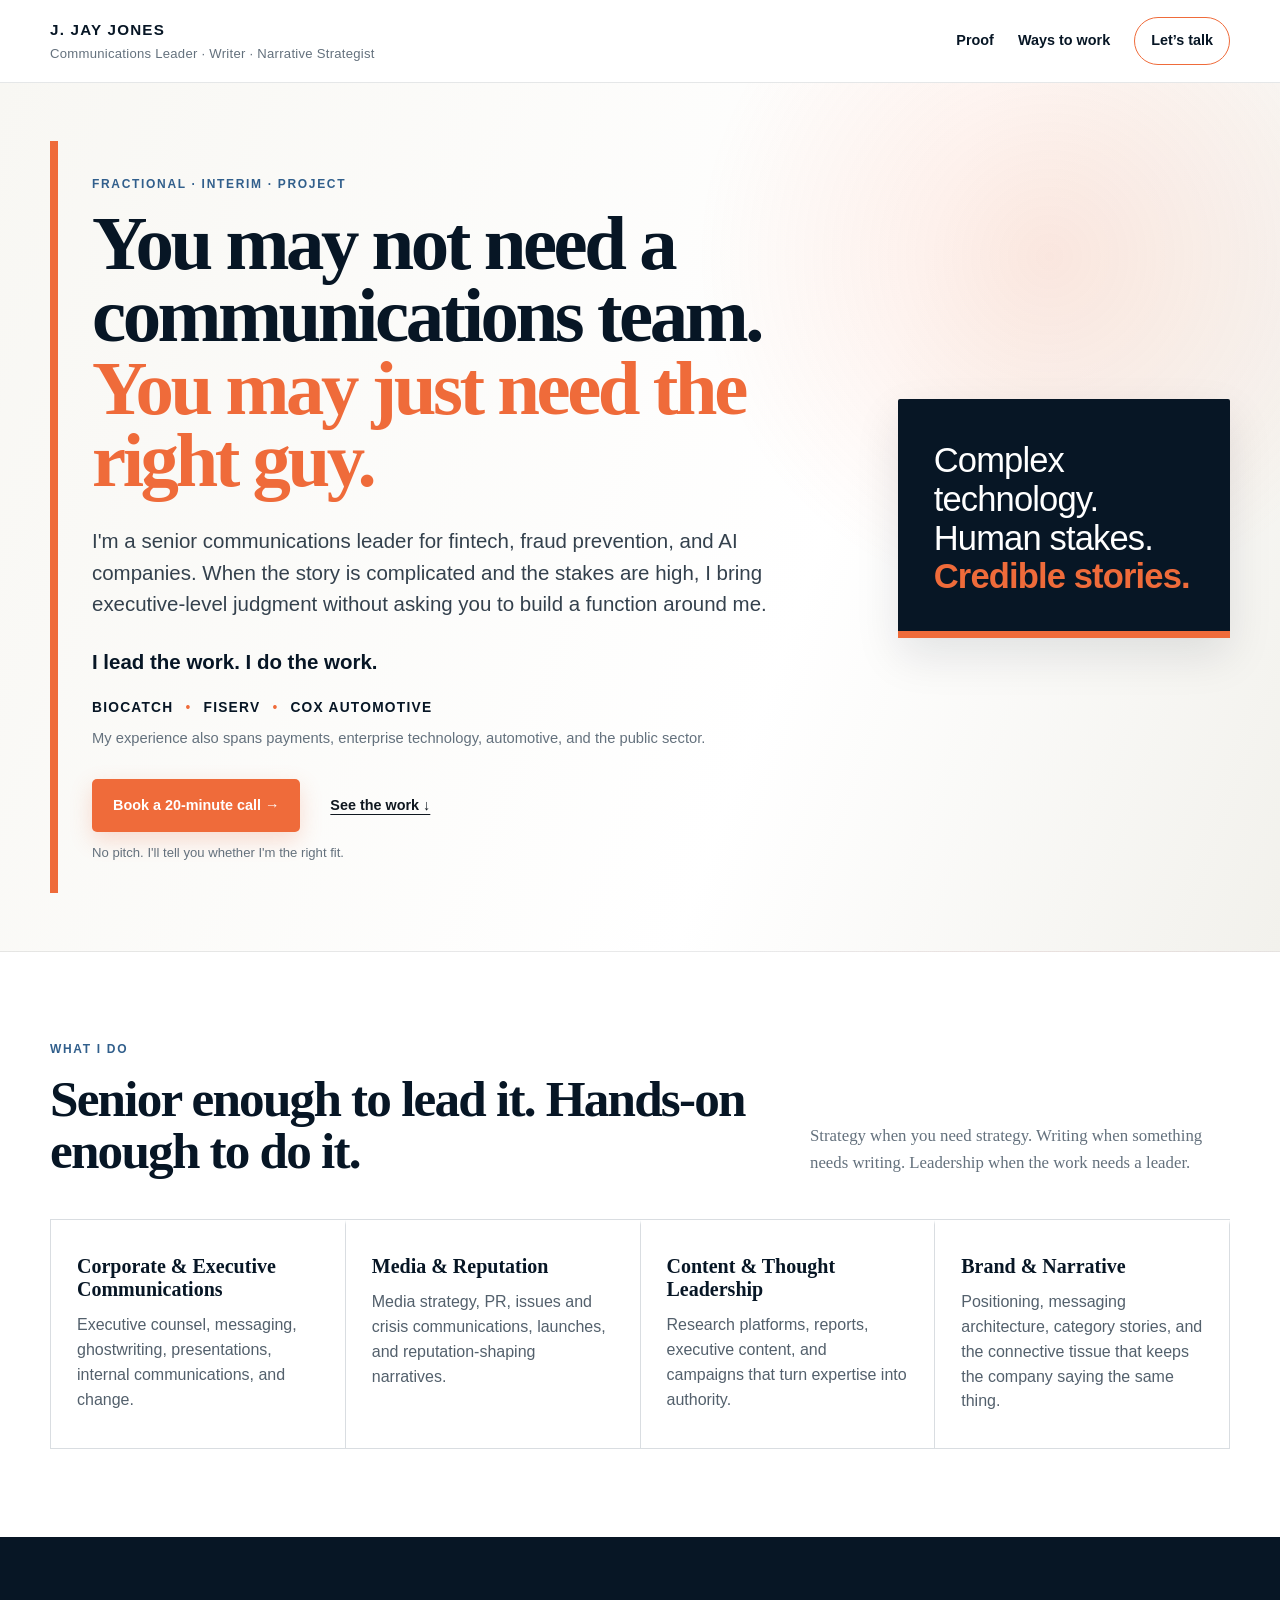
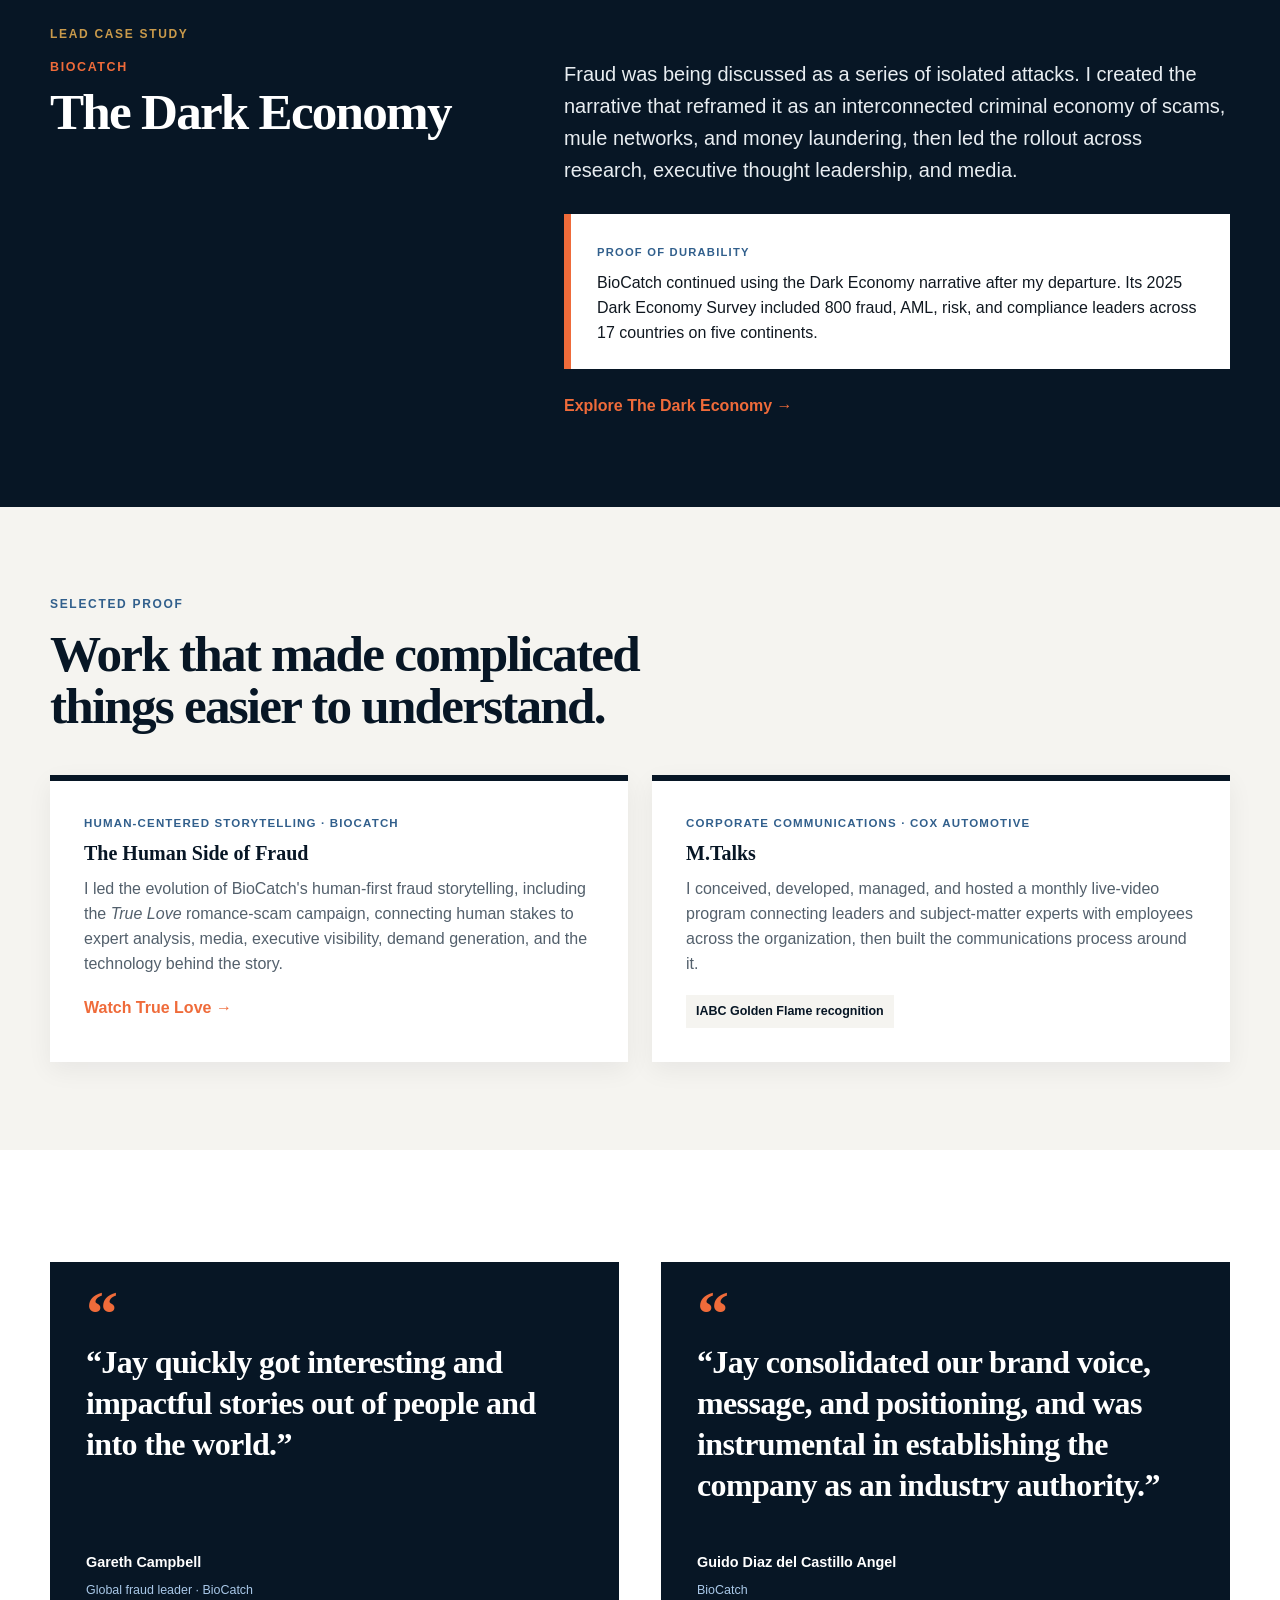
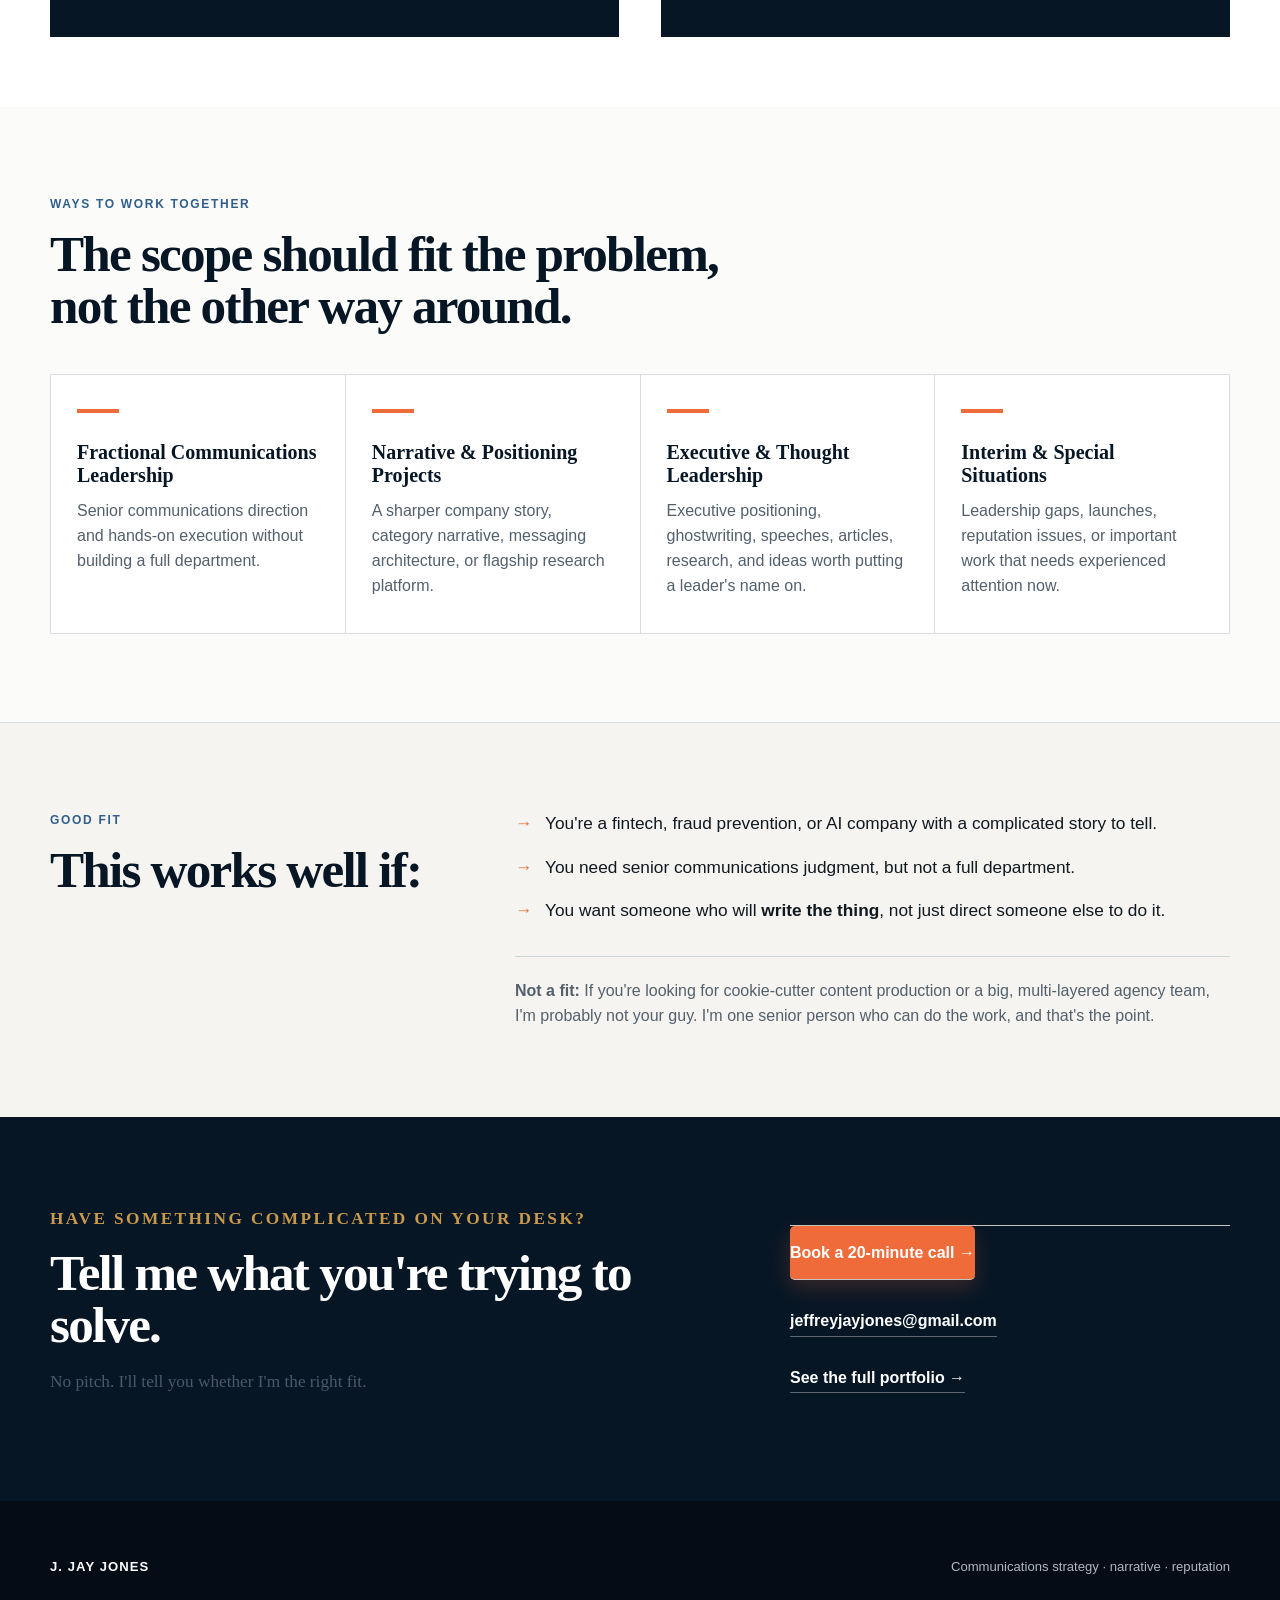
==== work-with-jay/index.html @ e54d1d23 "Update index.html" ====
<!doctype html>
<html lang="en">
<head>
  <meta charset="utf-8">
  <meta name="viewport" content="width=device-width, initial-scale=1">
  <title>Work With J. Jay Jones | Senior Communications Leadership</title>
  <meta name="description" content="Senior communications leadership for fintech, fraud prevention, and AI companies. Fractional, interim, and project-based communications strategy, executive communications, thought leadership, and narrative work.">
  <meta name="author" content="J. Jay Jones">
  <meta name="theme-color" content="#071625">
  <link rel="canonical" href="https://jjayjones.com/work-with-jay/">
  <meta property="og:type" content="website">
  <meta property="og:title" content="You may not need a communications team. You may just need the right guy.">
  <meta property="og:description" content="Senior communications judgment without asking you to build a function around me.">
  <meta property="og:url" content="https://jjayjones.com/work-with-jay/">
  <link rel="stylesheet" href="../styles.css">
  <link rel="stylesheet" href="work-with-jay.css">
</head>
<body class="wwj-page">
<a class="skip-link" href="#main">Skip to content</a>
<header class="site-header">
  <div class="shell nav-wrap">
    <a class="brand" href="/"><strong>J. JAY JONES</strong><span>Communications Leader · Writer · Narrative Strategist</span></a>
    <nav aria-label="Landing page navigation">
      <a href="#proof">Proof</a>
      <a href="#engagements">Ways to work</a>
      <a class="nav-cta" href="#contact">Let’s talk</a>
    </nav>
  </div>
</header>

<main id="main">
<section class="wwj-hero">
  <div class="shell wwj-hero-grid">
    <div>
      <p class="eyebrow">Fractional · Interim · Project</p>
      <h1>You may not need a communications team.<br><span>You may just need the right guy.</span></h1>
      <p class="wwj-deck">I'm a senior communications leader for fintech, fraud prevention, and AI companies. When the story is complicated and the stakes are high, I bring executive-level judgment without asking you to build a function around me.</p>
      <p class="wwj-lead">I lead the work. I do the work.</p>
      <p class="brand-strip"><strong>BIOCATCH</strong><i>•</i><strong>FISERV</strong><i>•</i><strong>COX AUTOMOTIVE</strong></p>
      <p class="wwj-subtle">My experience also spans payments, enterprise technology, automotive, and the public sector.</p>
      <div class="buttons">
        <a class="button primary" href="https://calendly.com/jeffreyjayjones/30min" target="_blank" rel="noopener noreferrer">Book a 20-minute call →</a>
        <a class="button proof-jump" href="#proof">See the work ↓</a>
      </div>
      <p class="microcopy">No pitch. I'll tell you whether I'm the right fit.</p>
    </div>
    <aside class="wwj-promise" aria-label="Core promise">
      <p>Complex technology.</p>
      <p>Human stakes.</p>
      <p><strong>Credible stories.</strong></p>
    </aside>
  </div>
</section>

<section class="section wwj-services" aria-labelledby="services-title">
  <div class="shell">
    <div class="section-intro">
      <div><p class="overline">What I do</p><h2 id="services-title">Senior enough to lead it. Hands-on enough to do it.</h2></div>
      <p>Strategy when you need strategy. Writing when something needs writing. Leadership when the work needs a leader.</p>
    </div>
    <div class="wwj-service-grid">
      <article><h3>Corporate & Executive Communications</h3><p>Executive counsel, messaging, ghostwriting, presentations, internal communications, and change.</p></article>
      <article><h3>Media & Reputation</h3><p>Media strategy, PR, issues and crisis communications, launches, and reputation-shaping narratives.</p></article>
      <article><h3>Content & Thought Leadership</h3><p>Research platforms, reports, executive content, and campaigns that turn expertise into authority.</p></article>
      <article><h3>Brand & Narrative</h3><p>Positioning, messaging architecture, category stories, and the connective tissue that keeps the company saying the same thing.</p></article>
    </div>
  </div>
</section>

<section class="section wwj-proof" id="proof">
  <div class="shell">
    <p class="overline gold">Lead case study</p>
    <div class="wwj-case">
      <div class="wwj-case-title">
        <p>BioCatch</p>
        <h2>The Dark Economy</h2>
      </div>
      <div class="wwj-case-copy">
        <p class="case-intro">Fraud was being discussed as a series of isolated attacks. I created the narrative that reframed it as an interconnected criminal economy of scams, mule networks, and money laundering, then led the rollout across research, executive thought leadership, and media.</p>
        <div class="wwj-result">
          <span>Proof of durability</span>
          <p>BioCatch continued using the Dark Economy narrative after my departure. Its 2025 Dark Economy Survey included 800 fraud, AML, risk, and compliance leaders across 17 countries on five continents.</p>
        </div>
        <a class="text-link" href="https://www.darkeconomy.com/" target="_blank" rel="noopener noreferrer">Explore The Dark Economy →</a>
      </div>
    </div>
  </div>
</section>

<section class="section wwj-more-proof">
  <div class="shell">
    <div class="section-intro">
      <div><p class="overline">Selected proof</p><h2>Work that made complicated things easier to understand.</h2></div>
    </div>
    <div class="wwj-proof-grid">
      <article>
        <p class="proof-label">Human-centered storytelling · BioCatch</p>
        <h3>The Human Side of Fraud</h3>
        <p>I led the evolution of BioCatch's human-first fraud storytelling, including the <em>True Love</em> romance-scam campaign, connecting human stakes to expert analysis, media, executive visibility, demand generation, and the technology behind the story.</p>
        <a href="https://www.youtube.com/watch?v=LIc_QSAJTno" target="_blank" rel="noopener noreferrer">Watch True Love →</a>
      </article>
      <article>
        <p class="proof-label">Corporate communications · Cox Automotive</p>
        <h3>M.Talks</h3>
        <p>I conceived, developed, managed, and hosted a monthly live-video program connecting leaders and subject-matter experts with employees across the organization, then built the communications process around it.</p>
        <p class="award">IABC Golden Flame recognition</p>
      </article>
    </div>
  </div>
</section>

<section class="section wwj-quotes" aria-label="Testimonials">
  <div class="shell quote-grid">
    <figure><blockquote>“Jay quickly got interesting and impactful stories out of people and into the world.”</blockquote><figcaption><strong>Gareth Campbell</strong><span>Global fraud leader · BioCatch</span></figcaption></figure>
    <figure><blockquote>“Jay consolidated our brand voice, message, and positioning, and was instrumental in establishing the company as an industry authority.”</blockquote><figcaption><strong>Guido Diaz del Castillo Angel</strong><span>BioCatch</span></figcaption></figure>
  </div>
</section>

<section class="section wwj-engagements" id="engagements">
  <div class="shell">
    <div class="section-intro">
      <div><p class="overline">Ways to work together</p><h2>The scope should fit the problem, not the other way around.</h2></div>
    </div>
    <div class="wwj-engagement-grid">
      <article><h3>Fractional Communications Leadership</h3><p>Senior communications direction and hands-on execution without building a full department.</p></article>
      <article><h3>Narrative & Positioning Projects</h3><p>A sharper company story, category narrative, messaging architecture, or flagship research platform.</p></article>
      <article><h3>Executive & Thought Leadership</h3><p>Executive positioning, ghostwriting, speeches, articles, research, and ideas worth putting a leader's name on.</p></article>
      <article><h3>Interim & Special Situations</h3><p>Leadership gaps, launches, reputation issues, or important work that needs experienced attention now.</p></article>
    </div>
  </div>
</section>

<section class="section wwj-fit">
  <div class="shell wwj-fit-grid">
    <div>
      <p class="overline">Good fit</p>
      <h2>This works well if:</h2>
    </div>
    <div>
      <ul>
        <li>You're a fintech, fraud prevention, or AI company with a complicated story to tell.</li>
        <li>You need senior communications judgment, but not a full department.</li>
        <li>You want someone who will <strong>write the thing</strong>, not just direct someone else to do it.</li>
      </ul>
      <p class="not-fit"><strong>Not a fit:</strong> If you're looking for cookie-cutter content production or a big, multi-layered agency team, I'm probably not your guy. I'm one senior person who can do the work, and that's the point.</p>
    </div>
  </div>
</section>

<section class="contact section wwj-contact" id="contact">
  <div class="shell contact-grid">
    <div>
      <p class="overline gold">Have something complicated on your desk?</p>
      <h2>Tell me what you're trying to solve.</h2>
      <p>No pitch. I'll tell you whether I'm the right fit.</p>
    </div>
    <div class="contact-links">
      <a class="wwj-book" href="https://calendly.com/jeffreyjayjones/30min" target="_blank" rel="noopener noreferrer">Book a 20-minute call →</a>
      <a href="mailto:jeffreyjayjones@gmail.com">jeffreyjayjones@gmail.com</a>
      <a href="/">See the full portfolio →</a>
    </div>
  </div>
</section>
</main>

<footer class="wwj-footer"><div class="shell"><strong>J. JAY JONES</strong><span>Communications strategy · narrative · reputation</span></div></footer>
</body>
</html>
---- styles.css ----
:root{
  --navy:#0b1829;
  --navy2:#13243a;
  --ink:#1b2738;
  --muted:#667180;
  --paper:#f5f1e8;
  --white:#ffffff;
  --gold:#c99a4b;
  --line:#d8d7d2;
  --max:1180px;
  --serif:Georgia,'Times New Roman',serif;
  --sans:Inter,ui-sans-serif,-apple-system,BlinkMacSystemFont,'Segoe UI',Helvetica,Arial,sans-serif;
}
*{box-sizing:border-box}
html{scroll-behavior:smooth;scroll-padding-top:86px}
body{margin:0;font-family:var(--sans);color:var(--ink);background:#fbfaf7;line-height:1.6;-webkit-font-smoothing:antialiased}
a{color:inherit}
a:focus-visible{outline:3px solid var(--gold);outline-offset:4px;border-radius:2px}
img{display:block;max-width:100%}
.skip-link{position:absolute;left:-9999px;top:8px;background:#fff;color:var(--navy);padding:.7rem 1rem;z-index:100}
.skip-link:focus{left:8px}
.shell{width:min(calc(100% - 40px),var(--max));margin:0 auto}
.site-header{position:sticky;top:0;z-index:40;background:rgba(11,24,41,.97);border-bottom:1px solid rgba(255,255,255,.1);backdrop-filter:blur(10px)}
.nav-wrap{display:flex;align-items:center;justify-content:space-between;gap:28px;min-height:76px}
.brand{text-decoration:none;color:#fff;display:flex;flex-direction:column;line-height:1.15}
.brand strong{font-size:.9rem;letter-spacing:.12em}
.brand span{font-size:.72rem;color:#aeb8c5;margin-top:5px;letter-spacing:.02em}
nav{display:flex;gap:20px;align-items:center}
nav a{text-decoration:none;color:#d4dbe4;font-size:.86rem}
nav a:hover{color:#fff}.nav-cta{border:1px solid rgba(255,255,255,.35);padding:9px 13px}
.hero{background:var(--navy);color:#fff;padding:78px 0 72px}
.hero-grid{display:grid;grid-template-columns:minmax(0,1.08fr) minmax(340px,.92fr);gap:56px;align-items:center}
.eyebrow,.overline,.card-kicker{margin:0 0 16px;text-transform:uppercase;letter-spacing:.14em;font-weight:800;font-size:.72rem}
.eyebrow{color:#a9b6c7}.gold{color:var(--gold)!important}
h1,h2,h3{font-family:var(--serif);font-weight:700}
h1{margin:0;font-size:clamp(2.75rem,4.15vw,4.55rem);line-height:.98;letter-spacing:-.04em;max-width:680px}
h1 span{color:#e8b85f}
.hero-deck{font-family:var(--serif);font-size:clamp(1.15rem,2vw,1.45rem);color:#d9e1eb;max-width:720px;margin:30px 0 0;line-height:1.5}
.buttons{display:flex;gap:12px;flex-wrap:wrap;margin-top:30px}.button{display:inline-flex;align-items:center;min-height:46px;padding:0 18px;text-decoration:none;font-weight:750;font-size:.9rem}.primary{background:var(--gold);color:#101720}.secondary{border:1px solid #75839a;color:#fff}.button:hover{transform:translateY(-1px)}
.sectors{font-size:.85rem;color:#9eabbd;margin:28px 0 0;letter-spacing:.01em}
.hero-portrait-wrap{position:relative;overflow:hidden;min-height:500px;border:1px solid rgba(255,255,255,.14);background:#20324a}
.hero-portrait{width:100%;height:100%;min-height:500px;object-fit:cover;object-position:center 34%}
.proof{background:#fff;border-bottom:1px solid var(--line);padding:28px 0}.proof .overline{color:#697485}.proof-grid{display:grid;grid-template-columns:repeat(4,1fr);gap:0;border-top:1px solid var(--line);margin-top:16px}.proof-grid>div{padding:22px 22px 12px 0;border-right:1px solid var(--line)}.proof-grid>div+div{padding-left:22px}.proof-grid>div:last-child{border-right:0}.proof-grid strong{font-family:var(--serif);font-size:2.55rem;line-height:1;color:var(--navy)}.proof-grid p{margin:8px 0 0;color:#5f6977;font-size:.9rem}.fineprint{font-size:.76rem;color:#78818c;margin:14px 0 0}
.section{padding:92px 0}.about{background:var(--paper)}.about-grid{display:grid;grid-template-columns:.72fr 1.28fr;gap:74px;align-items:center}.portrait-panel{height:520px;overflow:hidden;background:#ddd4c5}.portrait-panel img{width:100%;height:100%;object-fit:cover;object-position:center 28%}.about h2,.section-intro h2,.approach h2,.ai h2,.experience h2,.quotes h2,.contact h2{font-size:clamp(2rem,3vw,3.05rem);line-height:1.05;letter-spacing:-.035em;margin:0}.about p{font-family:var(--serif);font-size:1.18rem;color:#344153}.career-arc{display:grid;grid-template-columns:repeat(6,1fr);gap:1px;background:#cfd2d4;margin-top:38px;border:1px solid #cfd2d4}.career-arc span{background:#f9f7f2;padding:13px 10px;text-align:center;font-size:.78rem;font-weight:750;color:#4e5967}
.work{background:var(--navy2);color:#fff}.section-intro{display:grid;grid-template-columns:1.25fr .75fr;gap:70px;align-items:end;margin-bottom:50px}.section-intro>p{margin:0 0 6px;color:#667180;font-family:var(--serif);font-size:1.12rem}.work .section-intro>p,.light>p{color:#b9c5d4}.cards{display:grid;grid-template-columns:repeat(2,1fr);gap:20px}.card{background:#101f34;border:1px solid rgba(255,255,255,.12);padding:30px}.card h3{font-size:1.85rem;line-height:1.08;margin:0 0 18px}.card p{color:#cbd5e2}.card .ownership{color:#e2e8ef}.card a{color:#fff;text-underline-offset:5px;text-decoration-color:#6c7f99}.card a:hover{text-decoration-color:var(--gold)}.card-kicker{color:#dda955}.card-visual{height:190px;margin:-30px -30px 28px;position:relative;overflow:hidden;background:#162a44}.card-visual img{width:100%;height:100%;object-fit:cover}.mini-metrics{display:grid;grid-template-columns:1fr 1fr;gap:1px;background:rgba(255,255,255,.15);margin-top:22px}.mini-metrics span{background:#0f1f34;padding:15px;color:#bac6d4;font-size:.8rem}.mini-metrics b{display:block;color:#fff;font-size:1.35rem}.card-note{color:#8796a9!important}
.writing{background:#fbfaf7}.writing-grid{display:grid;grid-template-columns:repeat(2,1fr);border-top:1px solid var(--line);border-left:1px solid var(--line)}.writing-grid a{text-decoration:none;padding:24px;border-right:1px solid var(--line);border-bottom:1px solid var(--line);min-height:180px;display:flex;flex-direction:column}.writing-grid a:hover{background:#f3efe7}.writing-grid span{font-size:.72rem;text-transform:uppercase;letter-spacing:.1em;color:#9a6d2e;font-weight:750}.writing-grid h3{margin:12px 0 auto;font-size:1.45rem;line-height:1.2}.writing-grid b{font-size:.8rem;margin-top:20px;color:#8e642c}
.approach{background:#102037;color:#fff}.leadership-callout{display:grid;grid-template-columns:.9fr 1.1fr;gap:60px;border-top:1px solid rgba(255,255,255,.17);border-bottom:1px solid rgba(255,255,255,.17);padding:34px 0;margin-bottom:42px}.leadership-callout h3{margin:0;font-size:2rem;line-height:1.15}.leadership-callout p{margin:0;color:#c5d0dd;font-family:var(--serif);font-size:1.08rem}.capabilities{display:grid;grid-template-columns:repeat(4,1fr);border-left:1px solid rgba(255,255,255,.14);border-top:1px solid rgba(255,255,255,.14)}.capabilities>div{padding:24px;border-right:1px solid rgba(255,255,255,.14);border-bottom:1px solid rgba(255,255,255,.14)}.capabilities h3{font-size:1.2rem;margin:18px 0 10px}.capabilities p{font-size:.88rem;color:#aebbc9;margin:0}
.ai{background:#f0ebe1}.ai-grid{display:grid;grid-template-columns:1fr 1fr;gap:74px;align-items:center}.ai p{font-family:var(--serif);font-size:1.08rem;color:#435064}.principle{font-family:var(--sans)!important;font-weight:800!important;color:var(--navy)!important;border-left:4px solid var(--gold);padding-left:16px;margin-top:24px}.ai-stages{list-style:none;padding:0;margin:0;border-top:1px solid #cbc6bc}.ai-stages li{position:relative;padding:16px 0 16px 28px;border-bottom:1px solid #cbc6bc}.ai-stages li::before{content:"";position:absolute;left:1px;top:50%;width:8px;height:8px;border-radius:50%;background:var(--gold);transform:translateY(-50%)}.ai-stages b{font-size:1rem}
.experience{background:#fbfaf7}.timeline{border-top:1px solid var(--line)}.timeline>div{display:grid;grid-template-columns:170px 1fr 1.25fr;gap:30px;padding:19px 0;border-bottom:1px solid var(--line);align-items:baseline}.timeline time{font-size:.82rem;color:#7a8490}.timeline strong{font-size:1rem}.timeline span{color:#5f6a78;font-size:.88rem}.early-proof{margin-top:46px;padding:34px;background:var(--paper);border-left:4px solid var(--gold)}.early-proof h3{font-size:2rem;margin:0 0 15px}.early-proof p{max-width:900px;color:#526071}.early-proof a{text-underline-offset:5px}
.quotes{background:#0d1b2e;color:#fff}.quote-grid{display:grid;grid-template-columns:repeat(3,1fr);gap:1px;background:rgba(255,255,255,.14);margin-top:42px}.quote-grid figure{margin:0;background:#0d1b2e;padding:28px;display:flex;flex-direction:column;justify-content:space-between;min-height:310px}.quote-grid blockquote{margin:0;font-family:var(--serif);font-size:1.24rem;line-height:1.55;color:#eef2f7}.quote-grid figcaption{margin-top:25px;display:flex;flex-direction:column}.quote-grid figcaption span{font-size:.78rem;color:#94a3b8;margin-top:4px}.lighttext{color:#8c9caf}
.contact{background:var(--paper)}.contact-grid{display:grid;grid-template-columns:1.25fr .75fr;gap:80px;align-items:end}.contact-grid>div:first-child p{max-width:800px;font-family:var(--serif);font-size:1.08rem;color:#4b5869}.contact-links{display:flex;flex-direction:column;border-top:1px solid #c8c6c0}.contact-links a{text-decoration:none;padding:14px 0;border-bottom:1px solid #c8c6c0;font-weight:750}.contact-links a:hover{color:#9a6d2e}
footer{background:var(--navy);color:#8f9cad;padding:28px 0;font-size:.75rem}footer .shell{display:grid;grid-template-columns:.65fr 1.35fr;gap:40px}footer p{margin:0}
@media(max-width:960px){.hero-grid,.about-grid,.section-intro,.leadership-callout,.ai-grid,.contact-grid{grid-template-columns:1fr;gap:42px}.hero-portrait-wrap{min-height:430px}.proof-grid{grid-template-columns:repeat(2,1fr)}.proof-grid>div:nth-child(2){border-right:0}.proof-grid>div:nth-child(3){padding-left:0}.cards,.writing-grid{grid-template-columns:1fr}.capabilities{grid-template-columns:repeat(2,1fr)}.quote-grid{grid-template-columns:1fr}.quote-grid figure{min-height:0}.timeline>div{grid-template-columns:150px 1fr}.timeline span{grid-column:2}.career-arc{grid-template-columns:1fr 1fr 1fr}}
@media(max-width:700px){.shell{width:min(calc(100% - 28px),var(--max))}.site-header{position:static}.nav-wrap{min-height:64px}.brand span{display:none}nav a:not(.nav-cta){display:none}.hero{padding:58px 0 52px}.hero-grid{gap:30px}.hero-portrait-wrap,.hero-portrait{min-height:360px}.proof-grid{grid-template-columns:1fr}.proof-grid>div{border-right:0;border-bottom:1px solid var(--line);padding:17px 0!important}.proof-grid>div:last-child{border-bottom:0}.section{padding:68px 0}.portrait-panel{height:420px}.career-arc{grid-template-columns:1fr 1fr}.research-visual{grid-template-columns:repeat(5,minmax(60px,1fr));overflow:auto}.capabilities{grid-template-columns:1fr}.timeline>div{grid-template-columns:1fr;gap:4px}.timeline span{grid-column:auto}.ai-stages{margin-top:10px}footer .shell{grid-template-columns:1fr;gap:8px}}
@media(prefers-reduced-motion:reduce){html{scroll-behavior:auto}.button:hover{transform:none}}

.card-links{margin:0}.card-links a{white-space:nowrap}
---- work-with-jay/work-with-jay.css ----
/* J. Jay Jones — Work With Jay
   Rebuilt to complement jjayjones.com and the final LinkedIn ad.
   Uses existing site styles.css first; this file supplies landing-page-specific styling.
*/

:root {
  --wwj-navy: #071625;
  --wwj-navy-2: #102238;
  --wwj-ink: #101820;
  --wwj-orange: #ef6b3a;
  --wwj-orange-dark: #d95629;
  --wwj-blue: #315f8c;
  --wwj-paper: #f5f4f0;
  --wwj-white: #ffffff;
  --wwj-muted: #64717d;
  --wwj-line: #d9dde1;
  --wwj-gold: #f0b35d;
  --wwj-shadow: 0 18px 45px rgba(7, 22, 37, .10);
}

.wwj-page {
  background: var(--wwj-white);
  color: var(--wwj-ink);
}

.wwj-page .shell {
  width: min(1180px, calc(100% - 48px));
  margin-inline: auto;
}

.wwj-page .site-header {
  background: rgba(255,255,255,.96);
  border-bottom: 1px solid rgba(7,22,37,.10);
  position: sticky;
  top: 0;
  z-index: 50;
  backdrop-filter: blur(12px);
}

.wwj-page .nav-wrap {
  min-height: 82px;
  display: flex;
  align-items: center;
  justify-content: space-between;
  gap: 28px;
}

.wwj-page .brand {
  color: var(--wwj-navy);
  text-decoration: none;
  display: grid;
  gap: 2px;
}

.wwj-page .brand strong {
  font-size: .95rem;
  letter-spacing: .08em;
}

.wwj-page .brand span {
  color: var(--wwj-muted);
  font-size: .82rem;
}

.wwj-page nav {
  display: flex;
  align-items: center;
  gap: 24px;
}

.wwj-page nav a {
  color: var(--wwj-navy);
  text-decoration: none;
  font-weight: 700;
  font-size: .9rem;
}

.wwj-page .nav-cta {
  padding: 11px 16px;
  border: 1px solid var(--wwj-orange);
  border-radius: 999px;
}

.wwj-hero {
  position: relative;
  overflow: hidden;
  background:
    radial-gradient(circle at 82% 20%, rgba(239,107,58,.15), transparent 28%),
    linear-gradient(110deg, #f8f7f3 0%, #fff 62%, #f2f1ec 100%);
  border-bottom: 1px solid rgba(7,22,37,.08);
}

.wwj-hero::before {
  content: "";
  position: absolute;
  left: max(24px, calc((100vw - 1180px)/2));
  top: 58px;
  bottom: 58px;
  width: 8px;
  background: var(--wwj-orange);
}

.wwj-hero-grid {
  min-height: 650px;
  padding: 92px 0 88px 42px;
  display: grid;
  grid-template-columns: minmax(0, 1.55fr) minmax(280px, .7fr);
  gap: 70px;
  align-items: center;
}

.wwj-page .eyebrow,
.wwj-page .overline {
  margin: 0 0 14px;
  text-transform: uppercase;
  letter-spacing: .14em;
  font-weight: 800;
  font-size: .75rem;
  color: var(--wwj-blue);
}

.wwj-page .gold { color: var(--wwj-gold); }

.wwj-hero h1 {
  margin: 0;
  max-width: 900px;
  color: var(--wwj-navy);
  font-size: clamp(3rem, 6vw, 5.75rem);
  line-height: .94;
  letter-spacing: -.045em;
  font-weight: 850;
}

.wwj-hero h1 span { color: var(--wwj-orange); }

.wwj-deck {
  max-width: 780px;
  margin: 28px 0 0;
  color: #34414d;
  font-size: clamp(1.08rem, 1.6vw, 1.32rem);
  line-height: 1.55;
}

.wwj-lead {
  margin: 26px 0 0;
  font-size: 1.28rem;
  font-weight: 850;
  color: var(--wwj-navy);
}

.brand-strip {
  display: flex;
  gap: 12px;
  align-items: center;
  flex-wrap: wrap;
  margin: 18px 0 0;
  color: var(--wwj-navy);
  font-size: .86rem;
  letter-spacing: .09em;
}

.brand-strip i {
  color: var(--wwj-orange);
  font-style: normal;
}

.wwj-subtle {
  color: var(--wwj-muted);
  margin: 8px 0 0;
  font-size: .92rem;
}

.wwj-page .buttons { margin-top: 28px; }

.wwj-page .button.primary,
.wwj-book {
  display: inline-flex;
  align-items: center;
  justify-content: center;
  background: var(--wwj-orange);
  color: #fff;
  text-decoration: none;
  font-weight: 850;
  border-radius: 5px;
  padding: 15px 21px;
  box-shadow: 0 8px 22px rgba(239,107,58,.22);
  transition: transform .18s ease, background .18s ease;
}

.wwj-page .button.primary:hover,
.wwj-book:hover {
  transform: translateY(-2px);
  background: var(--wwj-orange-dark);
}

.microcopy {
  margin: 10px 0 0;
  color: var(--wwj-muted);
  font-size: .82rem;
}

.wwj-promise {
  background: var(--wwj-navy);
  color: white;
  padding: 42px 36px;
  border-radius: 2px;
  box-shadow: var(--wwj-shadow);
  position: relative;
}

.wwj-promise::after {
  content: "";
  position: absolute;
  left: 0;
  right: 0;
  bottom: 0;
  height: 7px;
  background: var(--wwj-orange);
}

.wwj-promise p {
  margin: 0;
  font-size: clamp(1.55rem, 2.7vw, 2.55rem);
  line-height: 1.12;
  letter-spacing: -.025em;
}

.wwj-promise strong { color: var(--wwj-orange); }

.wwj-page .section { padding: 88px 0; }

.wwj-page .section-intro {
  display: grid;
  grid-template-columns: minmax(0, 1.25fr) minmax(260px, .75fr);
  gap: 60px;
  align-items: end;
  margin-bottom: 42px;
}

.wwj-page h2 {
  margin: 0;
  color: var(--wwj-navy);
  font-size: clamp(2rem, 4vw, 3.5rem);
  line-height: 1.02;
  letter-spacing: -.035em;
}

.section-intro > p {
  margin: 0;
  color: var(--wwj-muted);
  font-size: 1.05rem;
  line-height: 1.6;
}

.wwj-service-grid,
.wwj-engagement-grid {
  display: grid;
  grid-template-columns: repeat(4, 1fr);
  border-top: 1px solid var(--wwj-line);
  border-left: 1px solid var(--wwj-line);
}

.wwj-service-grid article,
.wwj-engagement-grid article {
  padding: 30px 26px 34px;
  border-right: 1px solid var(--wwj-line);
  border-bottom: 1px solid var(--wwj-line);
  background: #fff;
}

.wwj-service-grid article {
  border-top: 5px solid transparent;
}

.wwj-service-grid article:hover { border-top-color: var(--wwj-orange); }

.wwj-service-grid h3,
.wwj-engagement-grid h3,
.wwj-proof-grid h3 {
  margin: 0 0 12px;
  color: var(--wwj-navy);
  font-size: 1.25rem;
  line-height: 1.15;
}

.wwj-service-grid p,
.wwj-engagement-grid p,
.wwj-proof-grid p {
  color: #53606c;
  line-height: 1.55;
  margin: 0;
}

.wwj-proof {
  background: var(--wwj-navy);
  color: white;
}

.wwj-case {
  display: grid;
  grid-template-columns: .8fr 1.2fr;
  gap: 70px;
  align-items: start;
}

.wwj-case-title p {
  margin: 0 0 8px;
  text-transform: uppercase;
  letter-spacing: .13em;
  color: var(--wwj-orange);
  font-weight: 850;
  font-size: .78rem;
}

.wwj-case-title h2 { color: white; }

.case-intro {
  margin: 0;
  font-size: 1.25rem;
  line-height: 1.6;
  color: #e8edf1;
}

.wwj-result {
  margin: 28px 0 24px;
  padding: 24px 26px;
  background: #fff;
  color: var(--wwj-ink);
  border-left: 7px solid var(--wwj-orange);
}

.wwj-result span {
  text-transform: uppercase;
  letter-spacing: .11em;
  font-size: .7rem;
  color: var(--wwj-blue);
  font-weight: 850;
}

.wwj-result p { margin: 7px 0 0; line-height: 1.55; }

.text-link,
.wwj-proof-grid a {
  color: var(--wwj-orange);
  font-weight: 850;
  text-decoration: none;
}

.wwj-more-proof { background: var(--wwj-paper); }

.wwj-proof-grid {
  display: grid;
  grid-template-columns: 1fr 1fr;
  gap: 24px;
}

.wwj-proof-grid article {
  background: white;
  padding: 34px;
  box-shadow: 0 8px 24px rgba(7,22,37,.06);
  border-top: 6px solid var(--wwj-navy);
}

.proof-label {
  text-transform: uppercase;
  letter-spacing: .1em;
  font-size: .72rem;
  font-weight: 850;
  color: var(--wwj-blue) !important;
  margin-bottom: 10px !important;
}

.wwj-proof-grid a { display: inline-block; margin-top: 18px; }

.award {
  display: inline-block;
  margin-top: 18px !important;
  padding: 7px 10px;
  background: var(--wwj-paper);
  color: var(--wwj-navy) !important;
  font-size: .78rem;
  font-weight: 850;
}

.wwj-quotes {
  background: white;
  padding-top: 70px !important;
  padding-bottom: 70px !important;
}

.quote-grid {
  display: grid;
  grid-template-columns: 1fr 1fr;
  gap: 42px;
}

.quote-grid figure { margin: 0; }

.quote-grid blockquote {
  margin: 0 0 20px;
  color: var(--wwj-navy);
  font-size: clamp(1.35rem, 2.5vw, 2.05rem);
  line-height: 1.28;
  font-weight: 750;
  letter-spacing: -.02em;
}

.quote-grid blockquote::before {
  content: "“";
  display: block;
  color: var(--wwj-orange);
  font-size: 4rem;
  line-height: .5;
  margin-bottom: 12px;
}

.quote-grid figcaption {
  display: grid;
  gap: 3px;
  color: var(--wwj-muted);
  font-size: .9rem;
}

.quote-grid figcaption strong { color: var(--wwj-navy); }

.wwj-engagements { background: #fbfbfa; }

.wwj-engagement-grid article span {
  display: block;
  color: var(--wwj-orange);
  font-weight: 900;
  margin-bottom: 32px;
}

.wwj-fit {
  background: var(--wwj-paper);
  border-top: 1px solid var(--wwj-line);
}

.wwj-fit-grid {
  display: grid;
  grid-template-columns: .7fr 1.3fr;
  gap: 80px;
}

.wwj-fit ul {
  margin: 0;
  padding: 0;
  list-style: none;
}

.wwj-fit li {
  position: relative;
  padding: 0 0 18px 30px;
  font-size: 1.08rem;
  line-height: 1.5;
}

.wwj-fit li::before {
  content: "→";
  position: absolute;
  left: 0;
  color: var(--wwj-orange);
  font-weight: 900;
}

.not-fit {
  margin: 14px 0 0;
  padding-top: 22px;
  border-top: 1px solid #cfd4d8;
  color: #53606c;
  line-height: 1.55;
}

.wwj-contact {
  background: var(--wwj-navy);
  color: white;
}

.wwj-contact .contact-grid {
  display: grid;
  grid-template-columns: 1.2fr .8fr;
  gap: 80px;
  align-items: center;
}

.wwj-contact h2 { color: white; }
.wwj-contact p:not(.overline) { color: #cbd5dd; }

.contact-links {
  display: grid;
  justify-items: start;
  gap: 14px;
}

.contact-links > a:not(.wwj-book) {
  color: white;
  text-decoration: none;
  border-bottom: 1px solid rgba(255,255,255,.35);
  padding-bottom: 2px;
}

.wwj-footer {
  background: #040d16;
  color: #aeb8c1;
}

.wwj-footer .shell {
  min-height: 74px;
  display: flex;
  justify-content: space-between;
  align-items: center;
  gap: 20px;
  font-size: .82rem;
}

.wwj-footer strong {
  color: white;
  letter-spacing: .08em;
}

@media (max-width: 900px) {
  .wwj-page .nav-wrap nav a:not(.nav-cta) { display: none; }
  .wwj-hero-grid {
    grid-template-columns: 1fr;
    min-height: auto;
    padding-top: 72px;
    padding-bottom: 72px;
    gap: 42px;
  }
  .wwj-promise { max-width: 520px; }
  .wwj-page .section-intro,
  .wwj-case,
  .wwj-fit-grid,
  .wwj-contact .contact-grid {
    grid-template-columns: 1fr;
    gap: 32px;
  }
  .wwj-service-grid,
  .wwj-engagement-grid { grid-template-columns: 1fr 1fr; }
}

@media (max-width: 620px) {
  .wwj-page .shell { width: min(100% - 30px, 1180px); }
  .wwj-page .brand span { display: none; }
  .wwj-page .nav-wrap { min-height: 68px; }
  .wwj-page .nav-cta { padding: 9px 12px; font-size: .82rem; }
  .wwj-hero::before { left: 15px; top: 34px; bottom: 34px; width: 5px; }
  .wwj-hero-grid { padding-left: 24px; padding-top: 56px; padding-bottom: 56px; }
  .wwj-hero h1 { font-size: clamp(2.65rem, 13vw, 4.2rem); }
  .wwj-page .section { padding: 64px 0; }
  .wwj-service-grid,
  .wwj-engagement-grid,
  .wwj-proof-grid,
  .quote-grid { grid-template-columns: 1fr; }
  .wwj-service-grid,
  .wwj-engagement-grid { border-left: 0; }
  .wwj-service-grid article,
  .wwj-engagement-grid article { border-left: 1px solid var(--wwj-line); }
  .wwj-footer .shell { align-items: flex-start; flex-direction: column; justify-content: center; padding-block: 18px; }
}


/* Revision 2026-09-20: testimonial contrast + engagement-card cleanup */
.wwj-quotes .quote-grid figure {
  background: var(--wwj-navy);
  padding: 36px;
  min-height: 300px;
  display: flex;
  flex-direction: column;
  justify-content: space-between;
}

.wwj-quotes .quote-grid blockquote {
  color: #ffffff !important;
}

.wwj-quotes .quote-grid figcaption strong {
  color: #ffffff !important;
}

.wwj-quotes .quote-grid figcaption span {
  color: #a9c8e8 !important;
}

.wwj-engagement-grid article {
  position: relative;
  padding-top: 34px;
}

.wwj-engagement-grid article::before {
  content: "";
  display: block;
  width: 42px;
  height: 4px;
  background: var(--wwj-orange);
  margin-bottom: 28px;
}

.wwj-engagement-grid article > span {
  display: none !important;
}


/* Final testimonial contrast override */
.wwj-page .wwj-quotes .quote-grid figure blockquote,
.wwj-page .wwj-quotes .quote-grid figure blockquote p,
.wwj-page .wwj-quotes .quote-grid figure figcaption strong {
  color: #ffffff !important;
  opacity: 1 !important;
}

.wwj-page .wwj-quotes .quote-grid figure figcaption,
.wwj-page .wwj-quotes .quote-grid figure figcaption span {
  color: #a9c8e8 !important;
  opacity: 1 !important;
}

/* Secondary hero path for ad visitors */
.wwj-page .wwj-hero .proof-jump {
  background: transparent;
  border-color: transparent;
  box-shadow: none;
  text-decoration: underline;
  text-underline-offset: 4px;
}
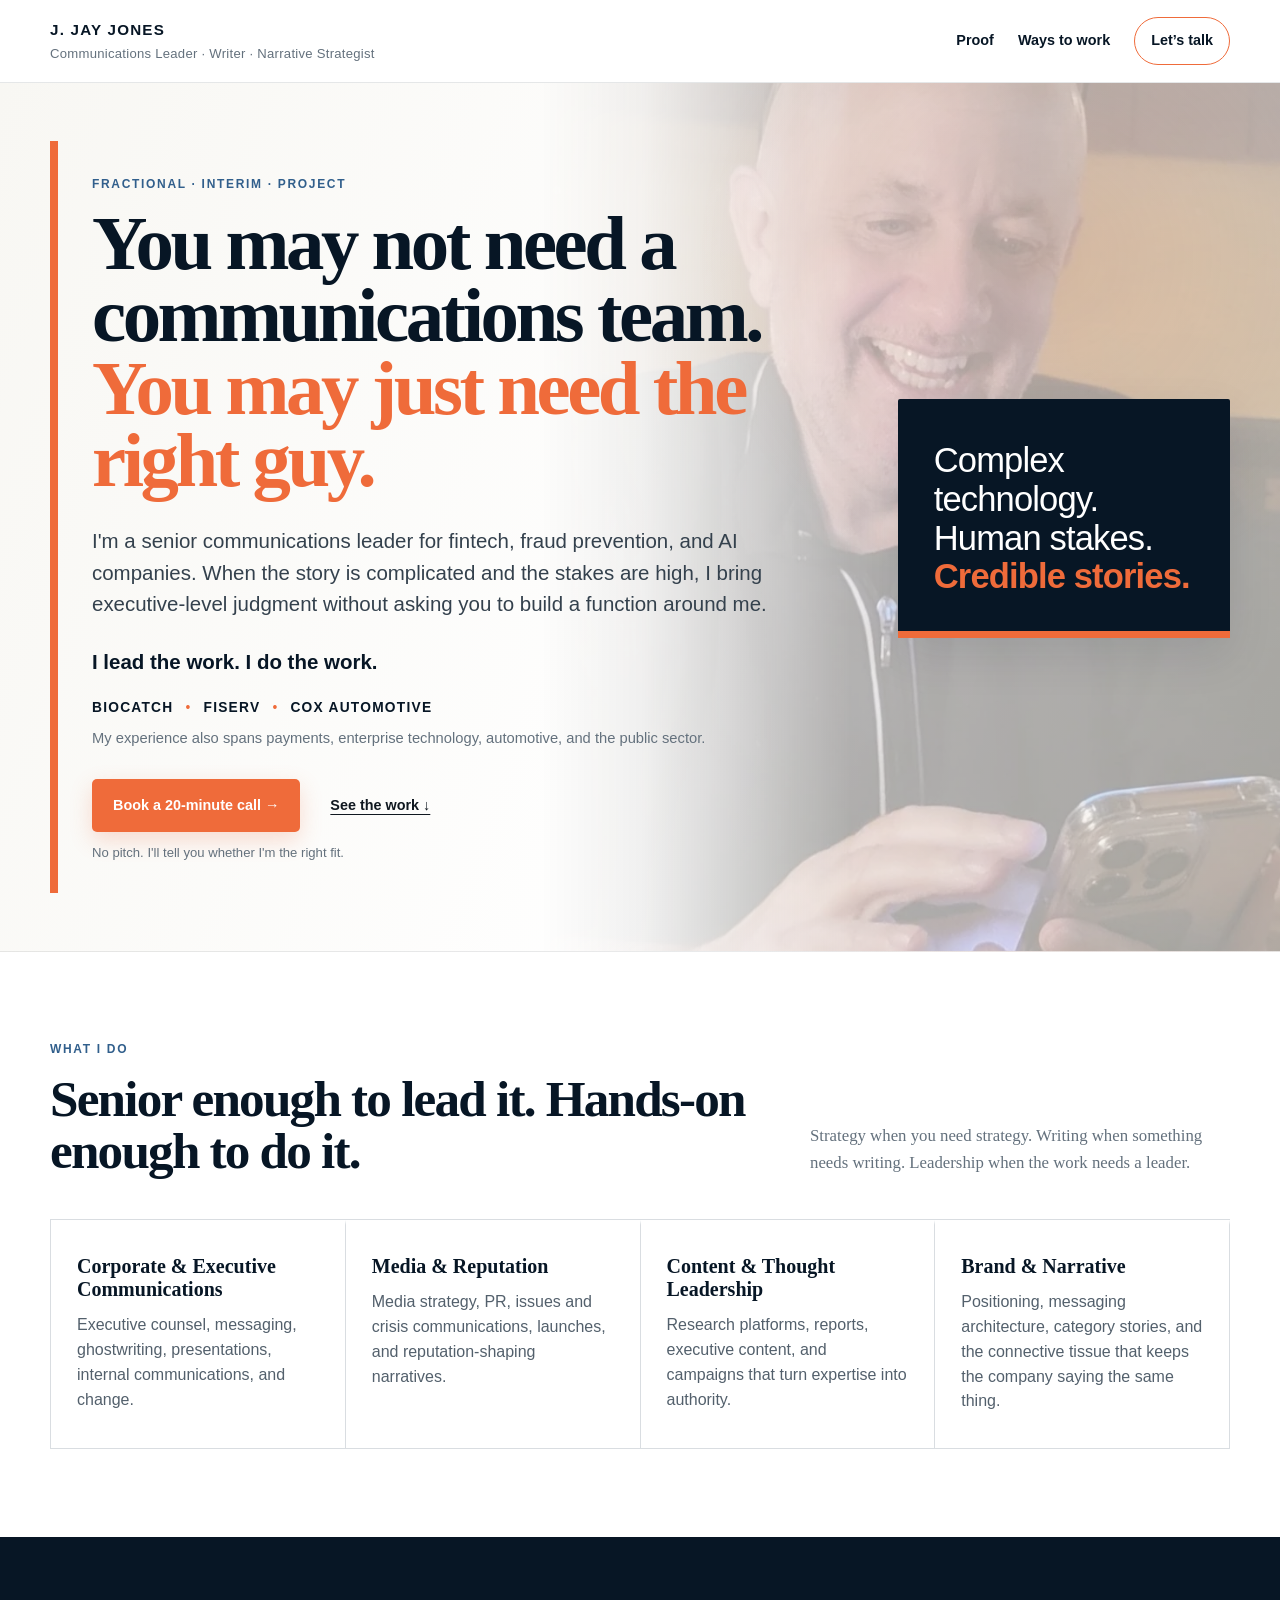
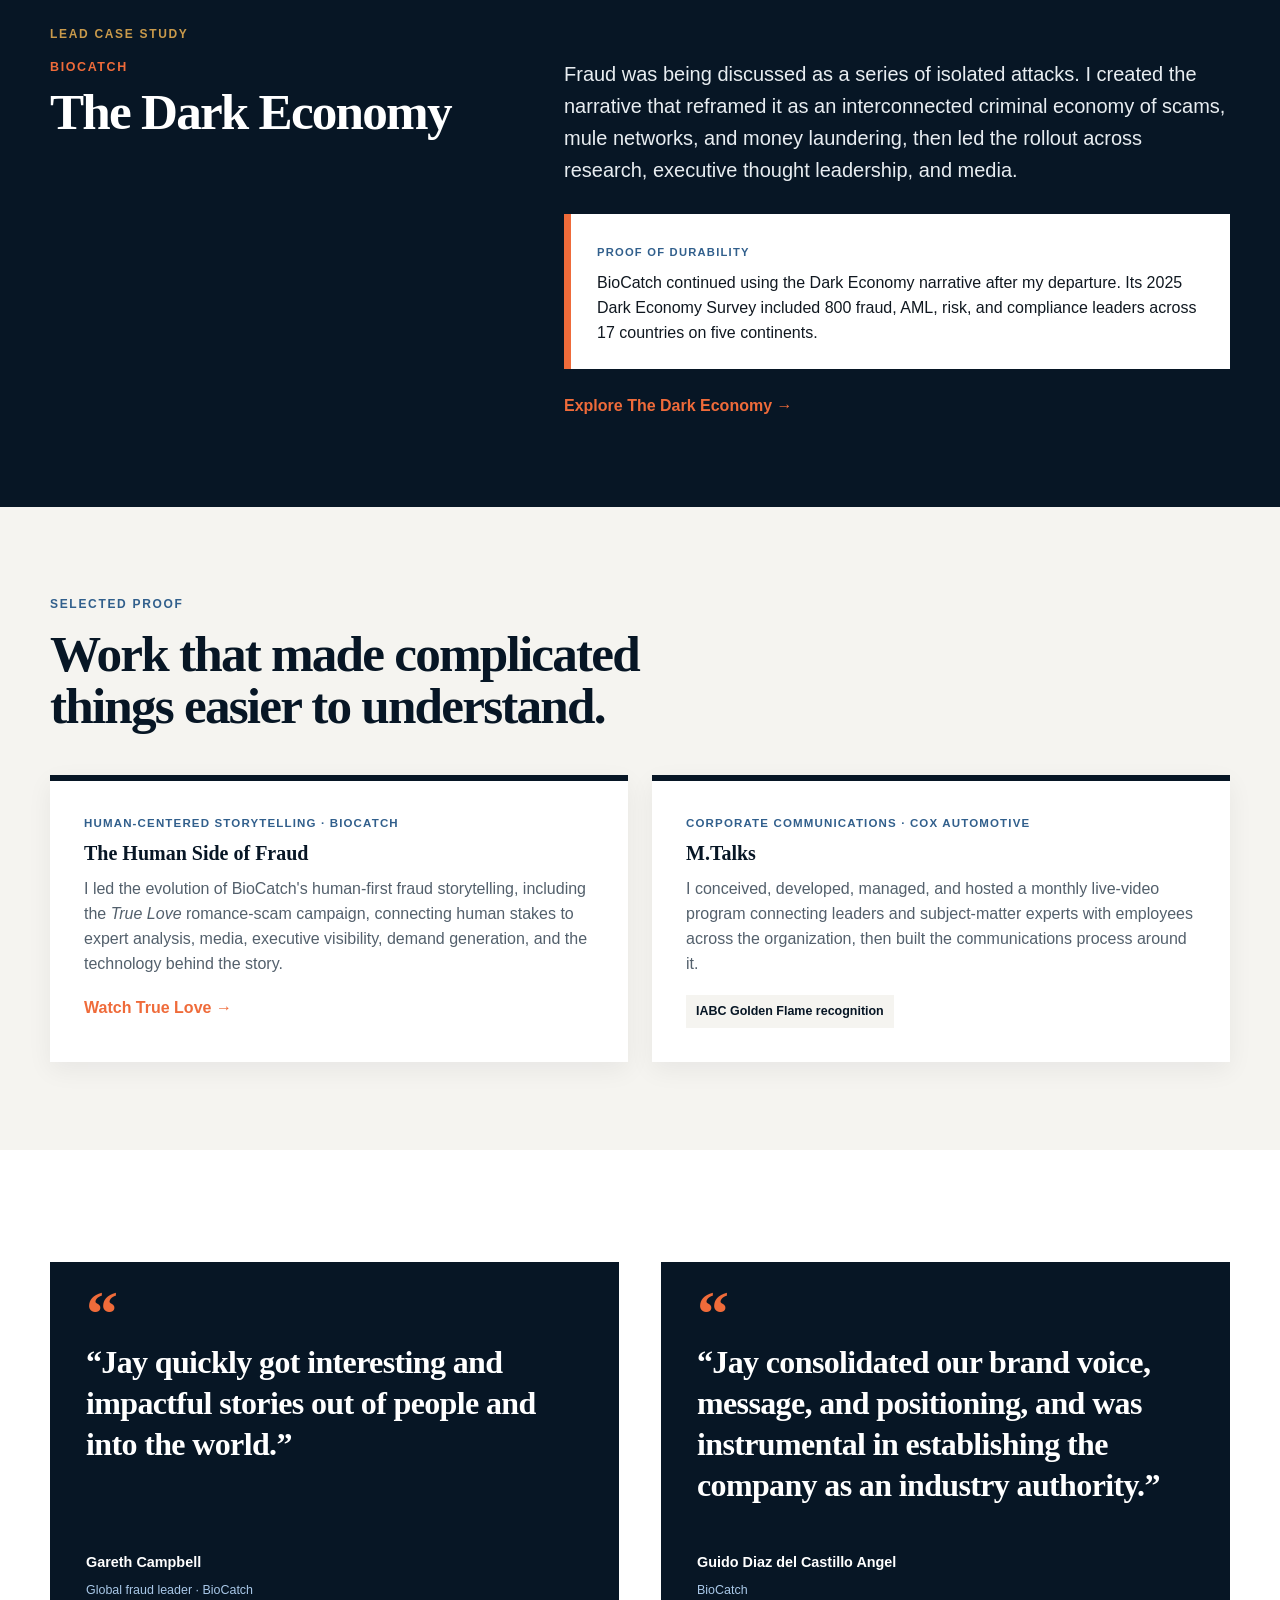
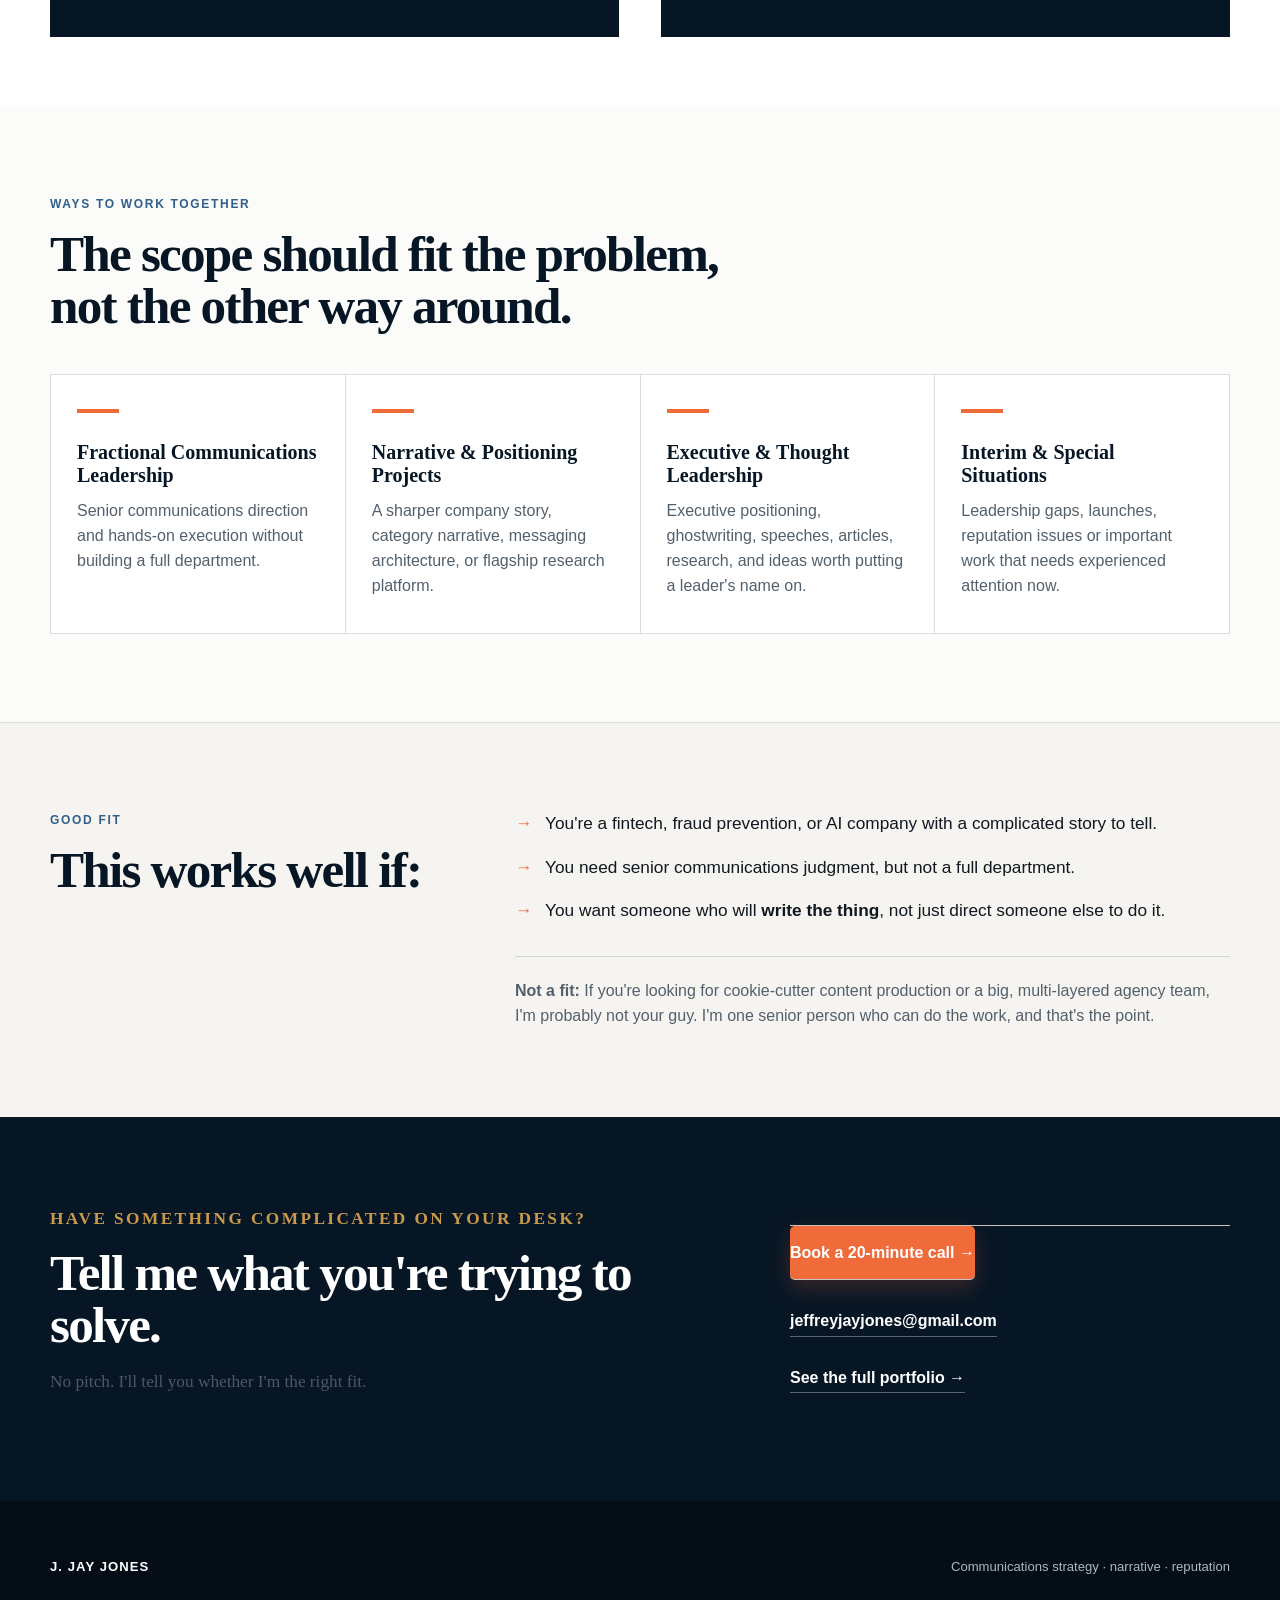
==== commit 181cc0e0: "lp hero update" ====
--- a/work-with-jay/index.html
+++ b/work-with-jay/index.html
@@ -30,6 +30,7 @@
 
 <main id="main">
 <section class="wwj-hero">
+      <div class="wwj-hero-photo" aria-hidden="true"></div>
   <div class="shell wwj-hero-grid">
     <div>
       <p class="eyebrow">Fractional · Interim · Project</p>
@@ -125,7 +126,7 @@
       <article><h3>Fractional Communications Leadership</h3><p>Senior communications direction and hands-on execution without building a full department.</p></article>
       <article><h3>Narrative & Positioning Projects</h3><p>A sharper company story, category narrative, messaging architecture, or flagship research platform.</p></article>
       <article><h3>Executive & Thought Leadership</h3><p>Executive positioning, ghostwriting, speeches, articles, research, and ideas worth putting a leader's name on.</p></article>
-      <article><h3>Interim & Special Situations</h3><p>Leadership gaps, launches, reputation issues, or important work that needs experienced attention now.</p></article>
+      <article><h3>Interim & Special Situations</h3><p>Leadership gaps, launches, reputation issues or important work that needs experienced attention now.</p></article>
     </div>
   </div>
 </section>
--- a/work-with-jay/work-with-jay.css
+++ b/work-with-jay/work-with-jay.css
@@ -625,3 +625,54 @@
   text-decoration: underline;
   text-underline-offset: 4px;
 }
+
+
+/* Hero portrait: real Jay photo, faded into the existing hero */
+.wwj-page .hero,
+.wwj-page .wwj-hero,
+.wwj-page [class*="hero"] {
+  position: relative;
+}
+
+.wwj-page .wwj-hero-photo {
+  position: absolute;
+  z-index: 0;
+  top: 0;
+  right: 0;
+  width: 58%;
+  height: 100%;
+  pointer-events: none;
+  background-image: url("jay-hero.webp");
+  background-repeat: no-repeat;
+  background-position: 58% 34%;
+  background-size: cover;
+  opacity: 0.34;
+  -webkit-mask-image: linear-gradient(to right, transparent 0%, rgba(0,0,0,.18) 14%, #000 42%, #000 100%);
+  mask-image: linear-gradient(to right, transparent 0%, rgba(0,0,0,.18) 14%, #000 42%, #000 100%);
+}
+
+.wwj-page .hero > *:not(.wwj-hero-photo),
+.wwj-page .wwj-hero > *:not(.wwj-hero-photo) {
+  position: relative;
+  z-index: 1;
+}
+
+@media (max-width: 900px) {
+  .wwj-page .wwj-hero-photo {
+    width: 72%;
+    opacity: 0.22;
+    background-position: 55% 28%;
+    -webkit-mask-image: linear-gradient(to right, transparent 0%, rgba(0,0,0,.12) 22%, #000 58%, #000 100%);
+    mask-image: linear-gradient(to right, transparent 0%, rgba(0,0,0,.12) 22%, #000 58%, #000 100%);
+  }
+}
+
+@media (max-width: 640px) {
+  .wwj-page .wwj-hero-photo {
+    width: 100%;
+    opacity: 0.13;
+    background-position: 58% 24%;
+    -webkit-mask-image: linear-gradient(to right, transparent 0%, rgba(0,0,0,.12) 36%, #000 82%, #000 100%);
+    mask-image: linear-gradient(to right, transparent 0%, rgba(0,0,0,.12) 36%, #000 82%, #000 100%);
+  }
+}
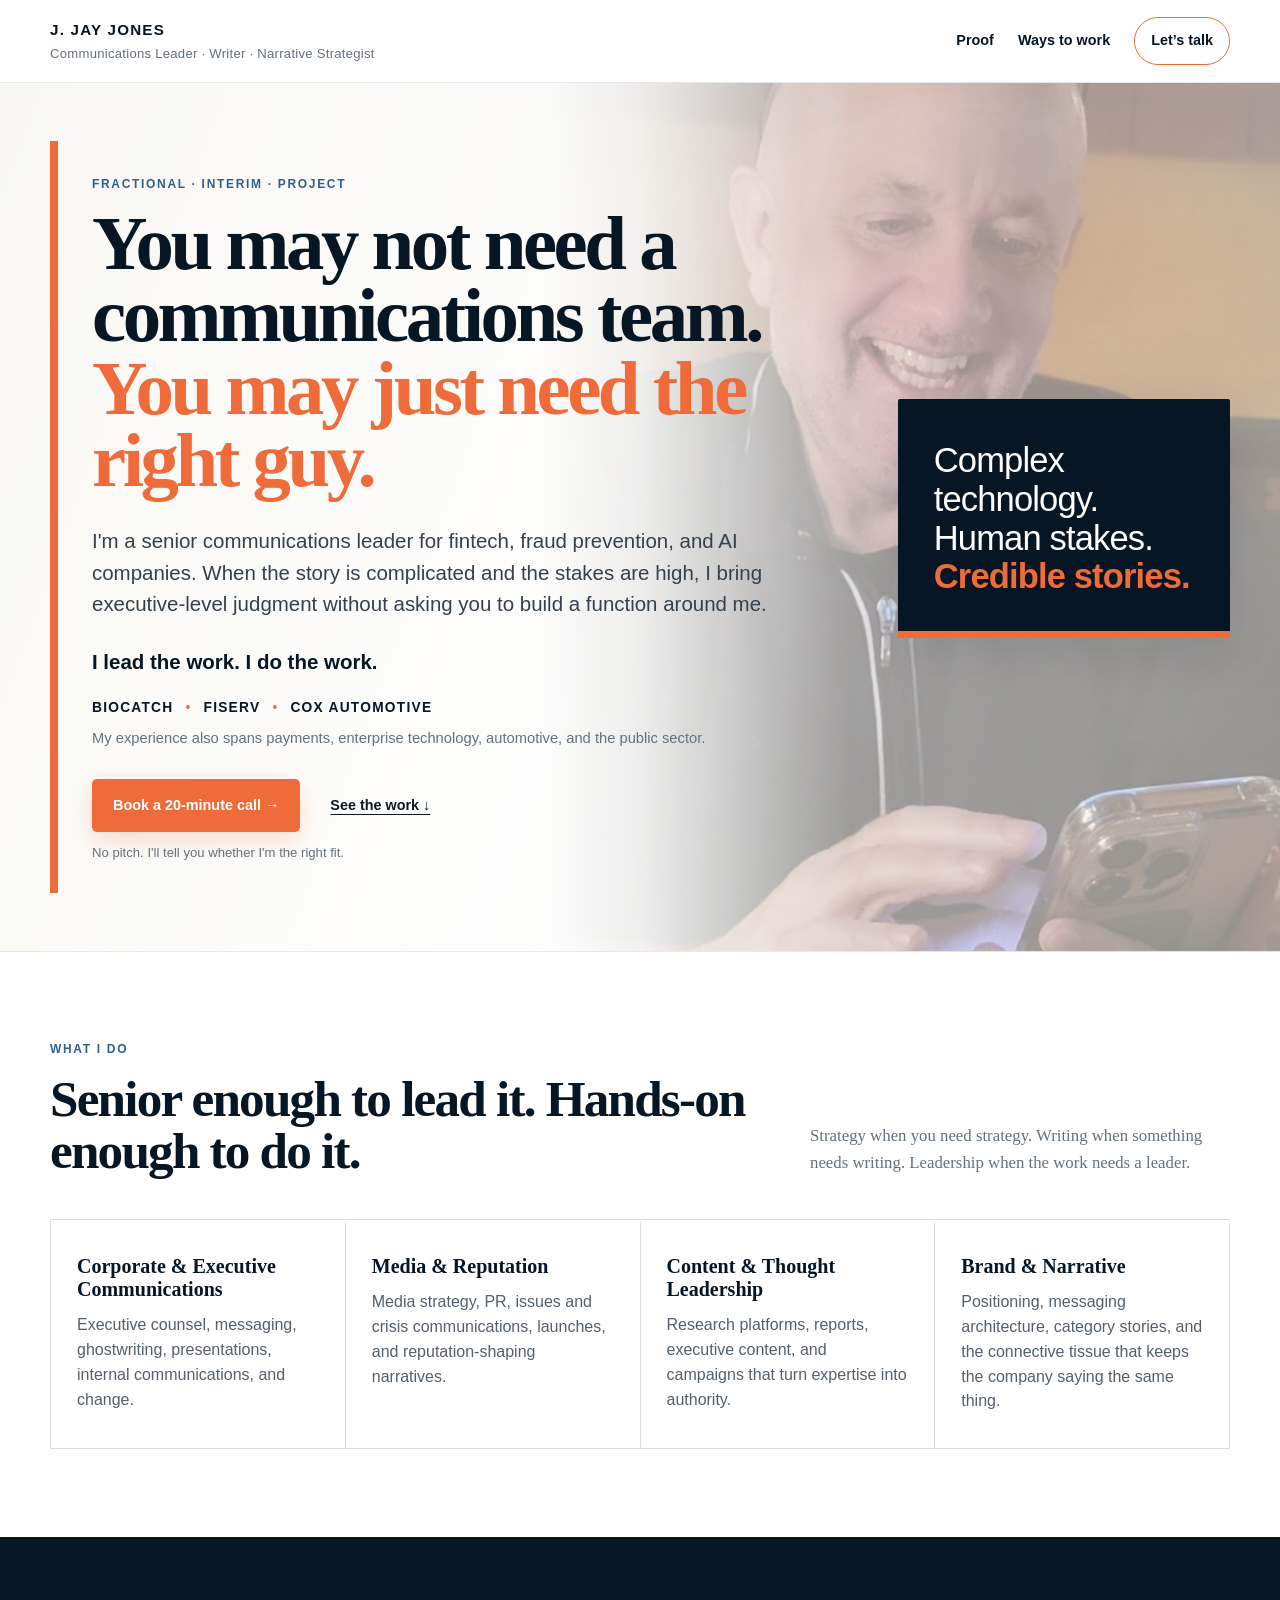
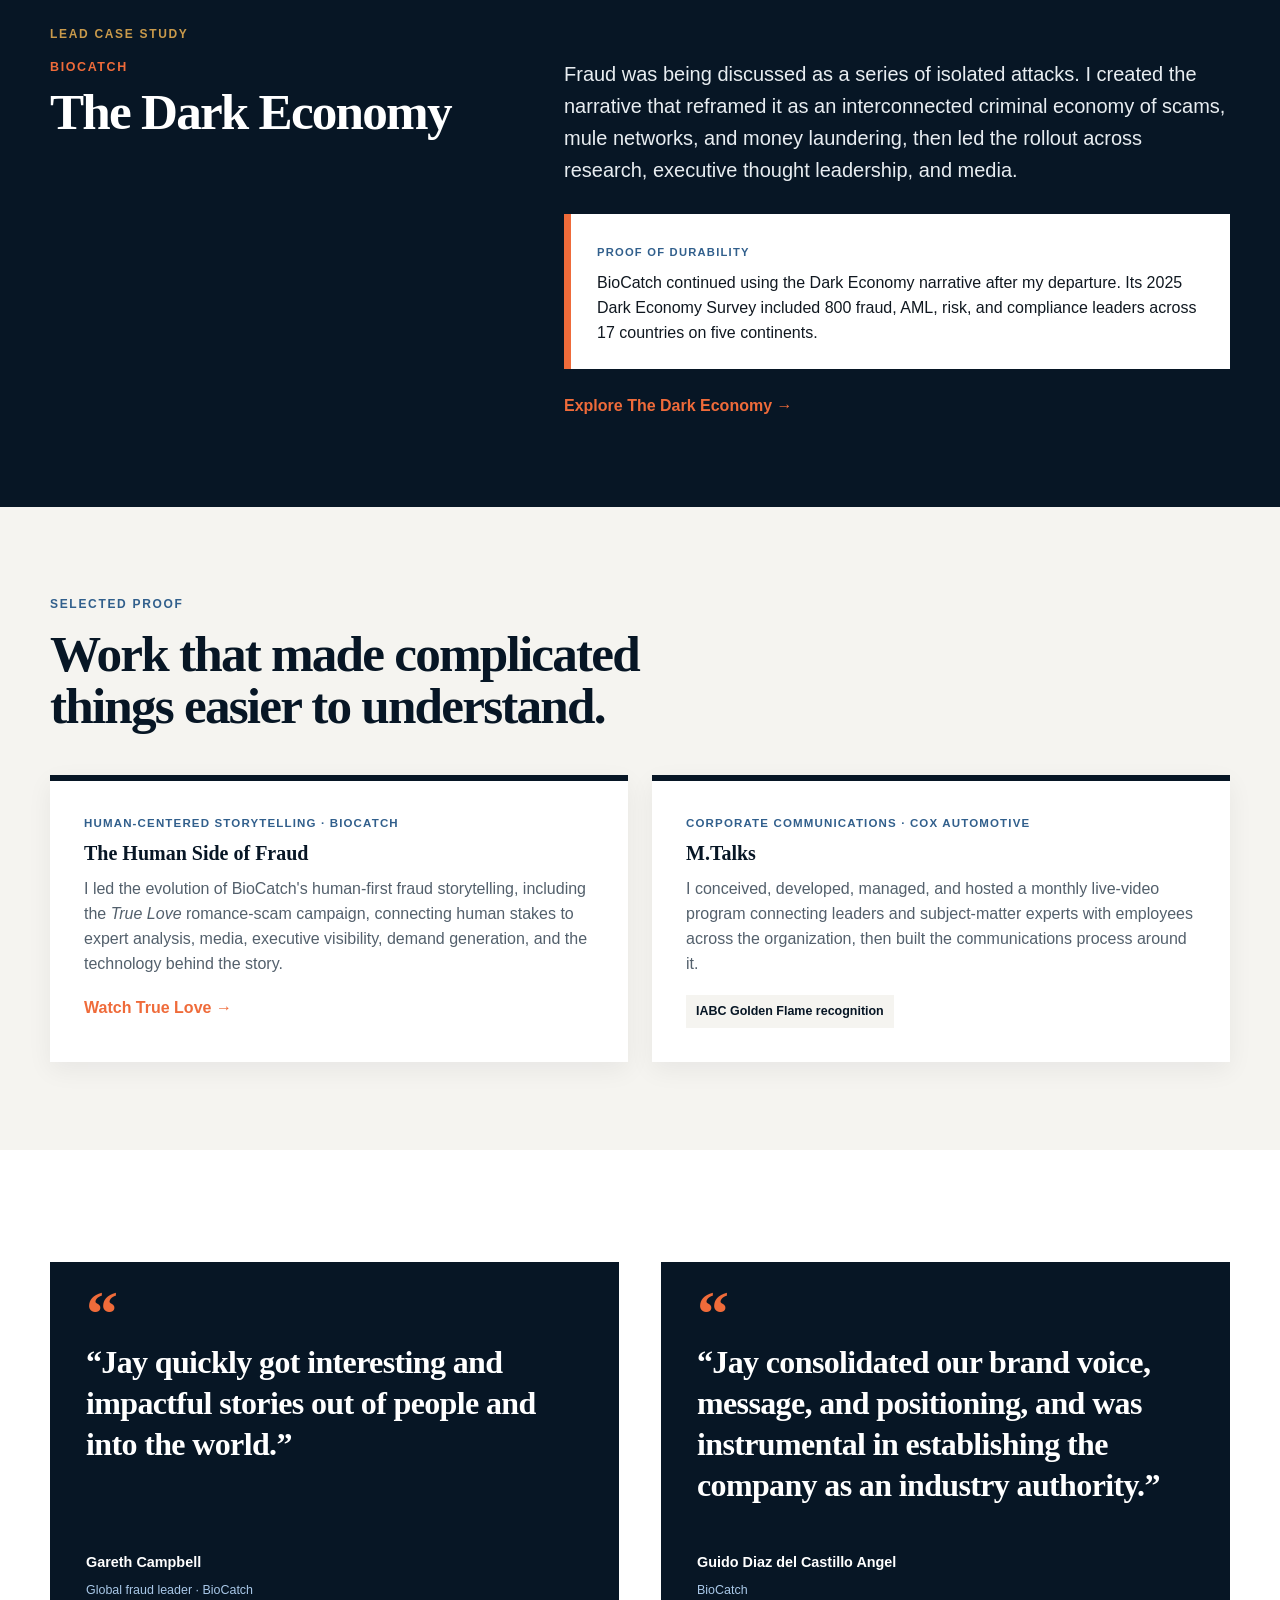
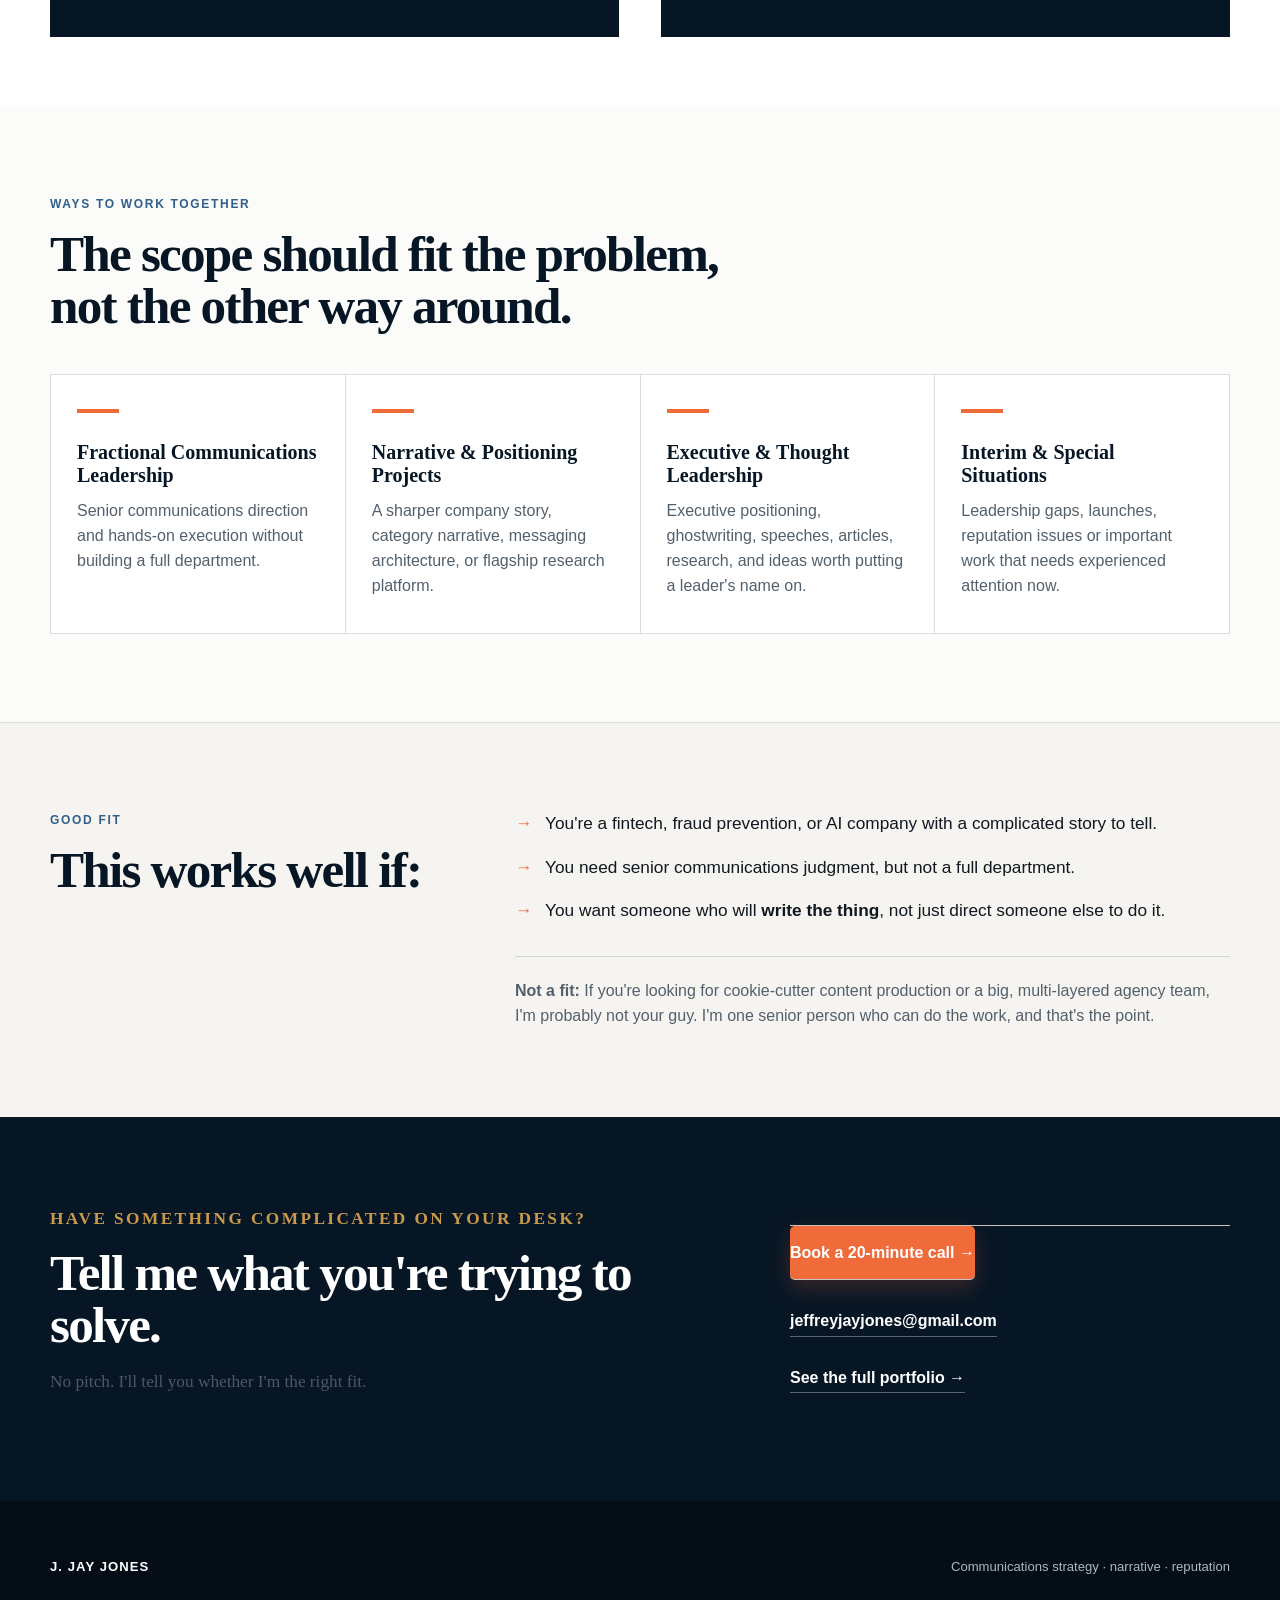
==== commit 0e644c66: "Update index.html for mobile" ====
--- a/work-with-jay/index.html
+++ b/work-with-jay/index.html
@@ -9,7 +9,7 @@
   <meta name="theme-color" content="#071625">
   <link rel="canonical" href="https://jjayjones.com/work-with-jay/">
   <meta property="og:type" content="website">
-  <meta property="og:title" content="You may not need a communications team. You may just need the right guy.">
+  <meta property="og:title" content="You may not need a comms team. You may just need the right guy.">
   <meta property="og:description" content="Senior communications judgment without asking you to build a function around me.">
   <meta property="og:url" content="https://jjayjones.com/work-with-jay/">
   <link rel="stylesheet" href="../styles.css">
--- a/work-with-jay/work-with-jay.css
+++ b/work-with-jay/work-with-jay.css
@@ -646,7 +646,7 @@
   background-repeat: no-repeat;
   background-position: 58% 34%;
   background-size: cover;
-  opacity: 0.34;
+  opacity: 0.42;
   -webkit-mask-image: linear-gradient(to right, transparent 0%, rgba(0,0,0,.18) 14%, #000 42%, #000 100%);
   mask-image: linear-gradient(to right, transparent 0%, rgba(0,0,0,.18) 14%, #000 42%, #000 100%);
 }
@@ -676,3 +676,57 @@
     mask-image: linear-gradient(to right, transparent 0%, rgba(0,0,0,.12) 36%, #000 82%, #000 100%);
   }
 }
+
+
+/* Final mobile viewport fix: preserves approved desktop hero */
+@media (max-width: 620px) {
+  .wwj-page,
+  .wwj-page .wwj-hero {
+    max-width: 100%;
+    overflow-x: hidden;
+  }
+
+  .wwj-page .shell {
+    width: calc(100% - 30px);
+    max-width: 100%;
+    box-sizing: border-box;
+  }
+
+  .wwj-page .wwj-hero-grid {
+    width: 100%;
+    max-width: 100%;
+    min-width: 0;
+    box-sizing: border-box;
+    padding-left: 24px;
+    padding-right: 8px;
+  }
+
+  .wwj-page .wwj-hero-grid > *,
+  .wwj-page .wwj-hero-copy,
+  .wwj-page .wwj-deck {
+    min-width: 0;
+    max-width: 100%;
+    box-sizing: border-box;
+  }
+
+  .wwj-page .wwj-hero h1 {
+    max-width: 100%;
+    font-size: clamp(2.35rem, 10.6vw, 3.15rem);
+    line-height: .96;
+    letter-spacing: -.04em;
+  }
+
+  .wwj-page .wwj-deck {
+    font-size: 1.05rem;
+    line-height: 1.5;
+    overflow-wrap: break-word;
+  }
+}
+
+
+/* Final mobile header-clearance fix */
+@media (max-width: 620px) {
+  .wwj-page .wwj-hero {
+    padding-top: 5.25rem;
+  }
+}
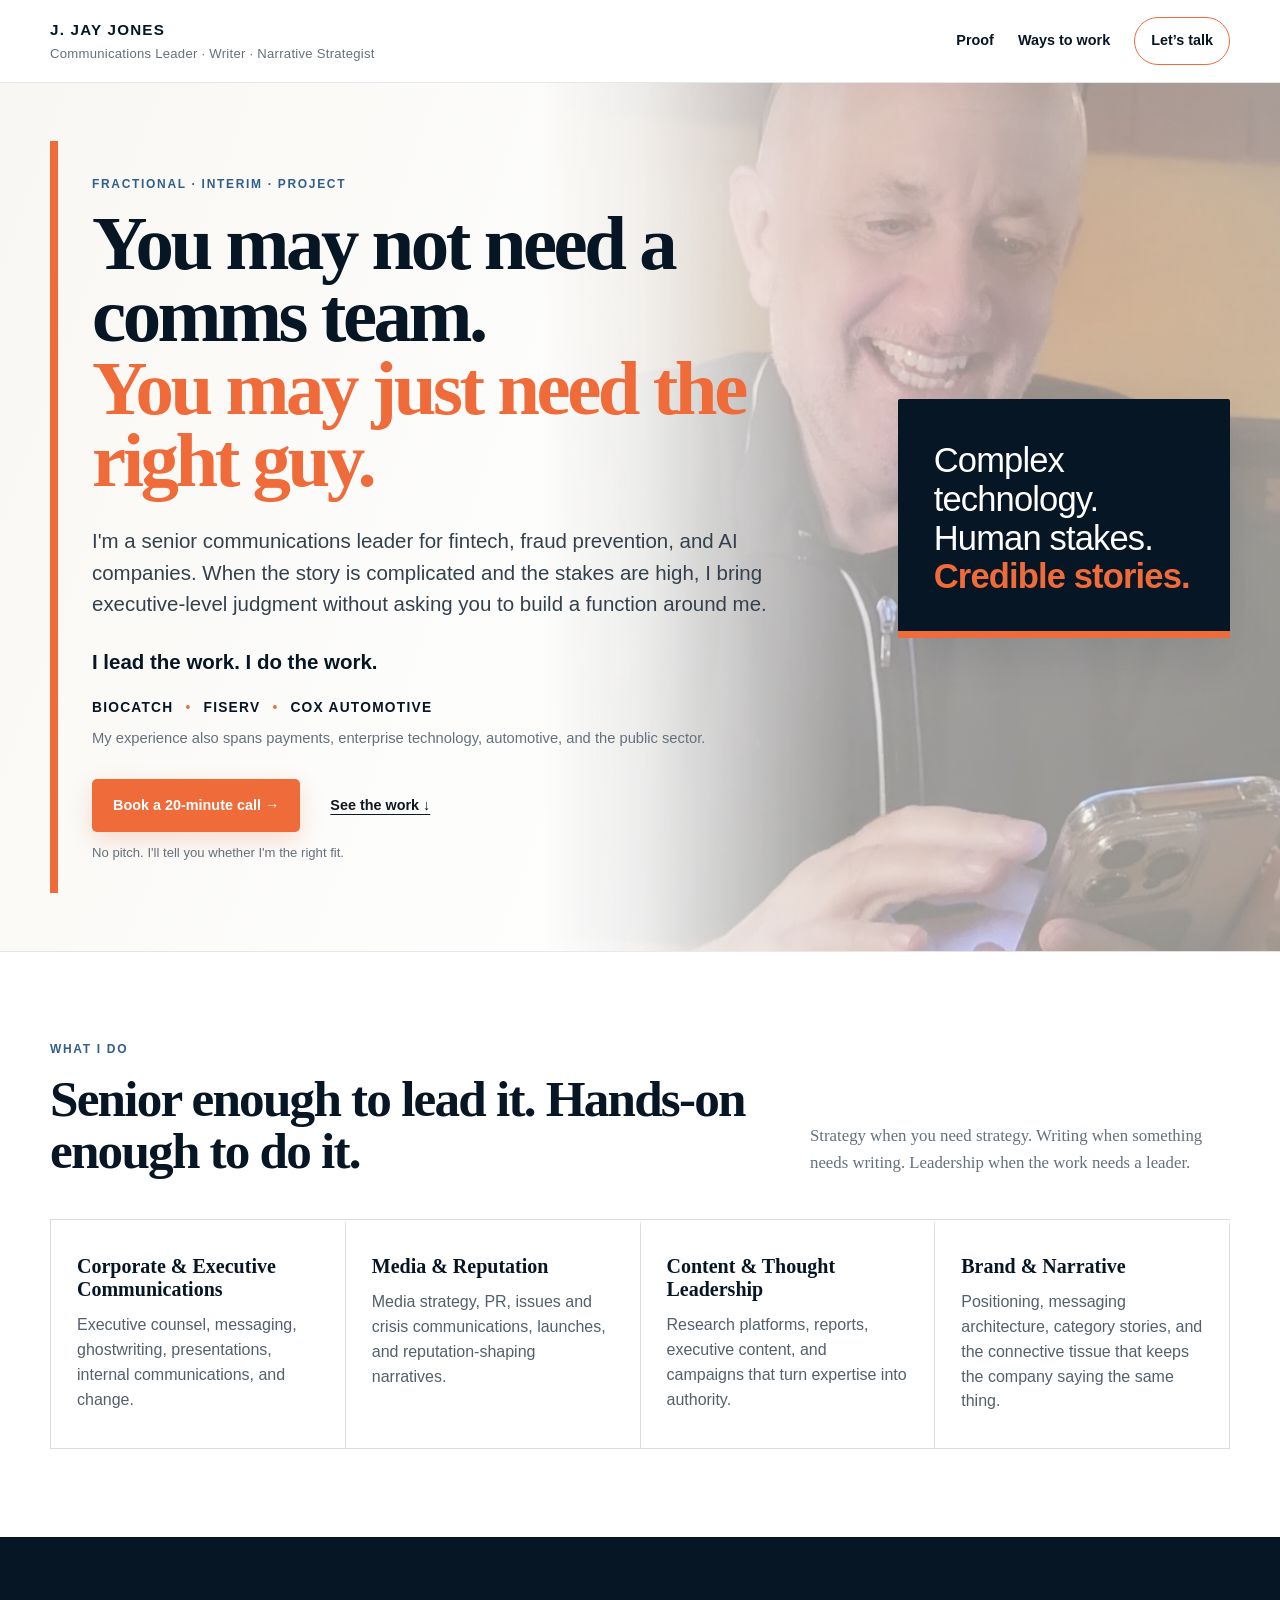
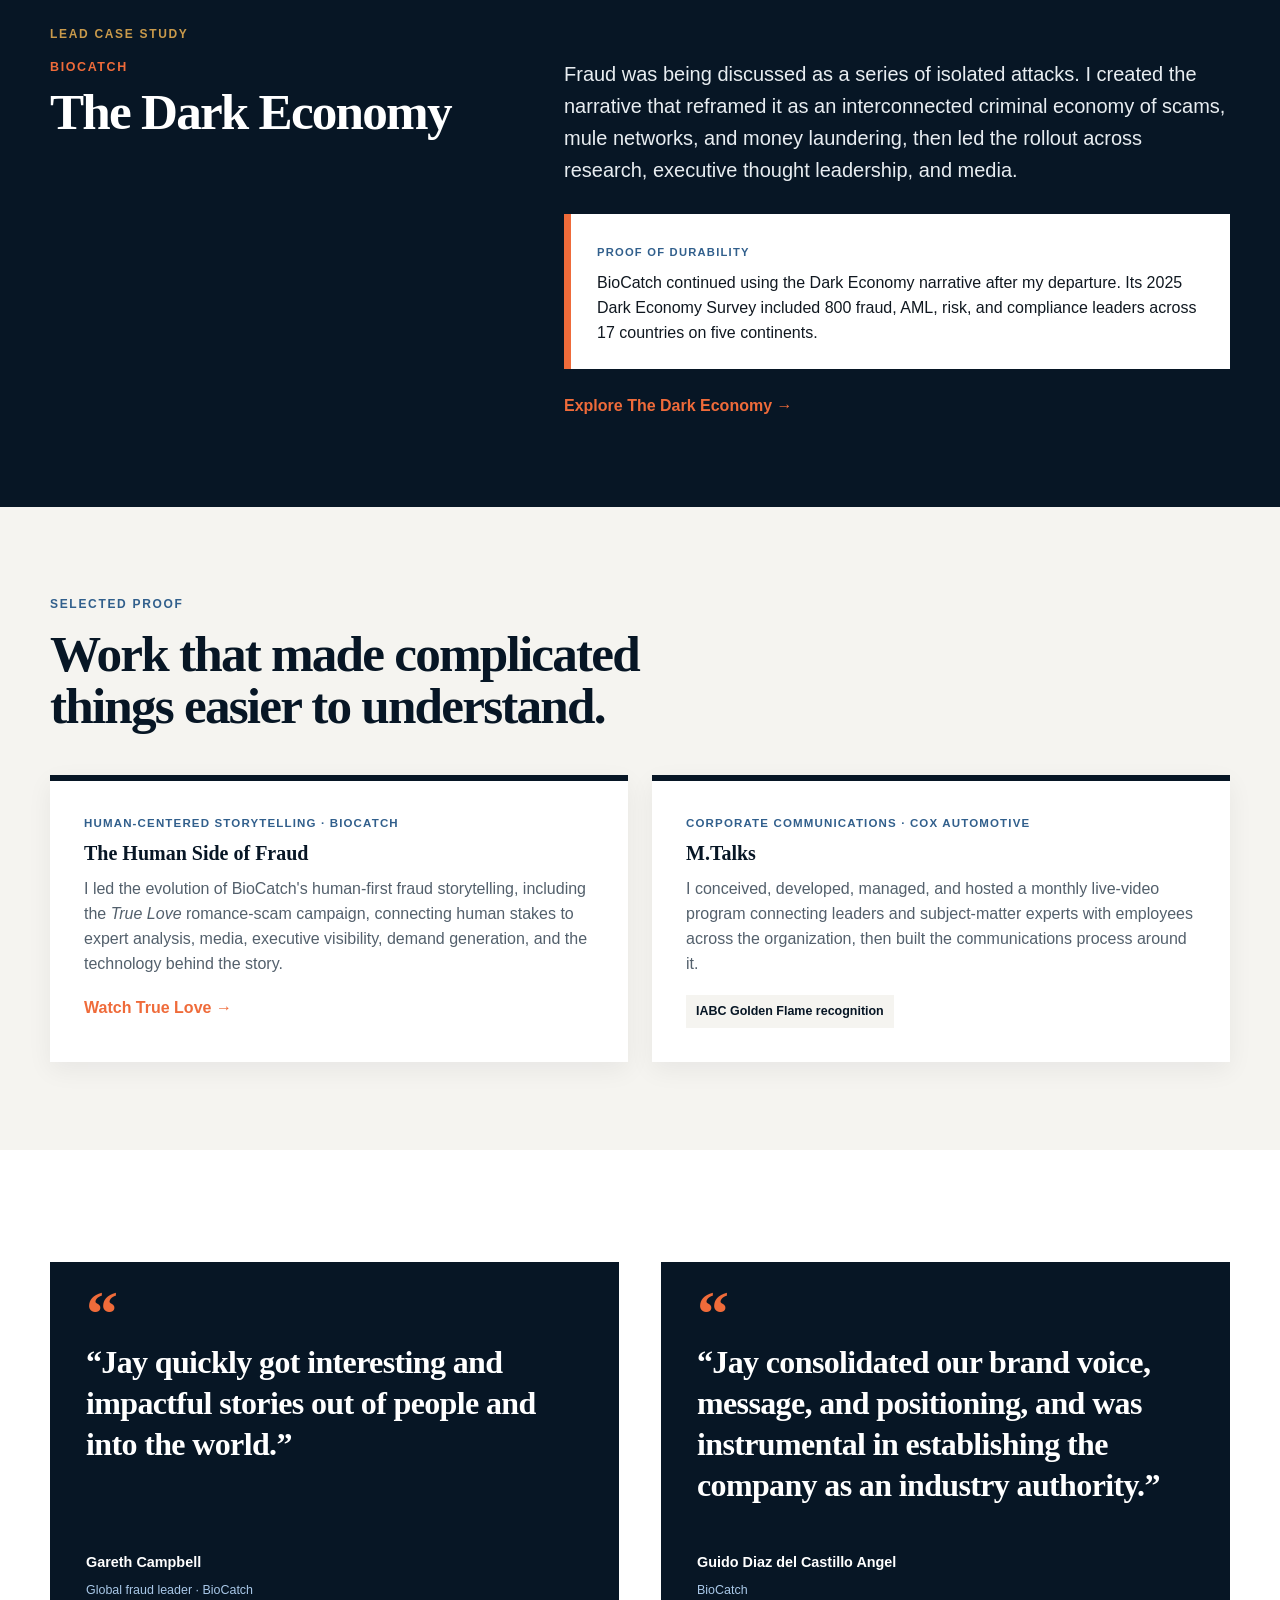
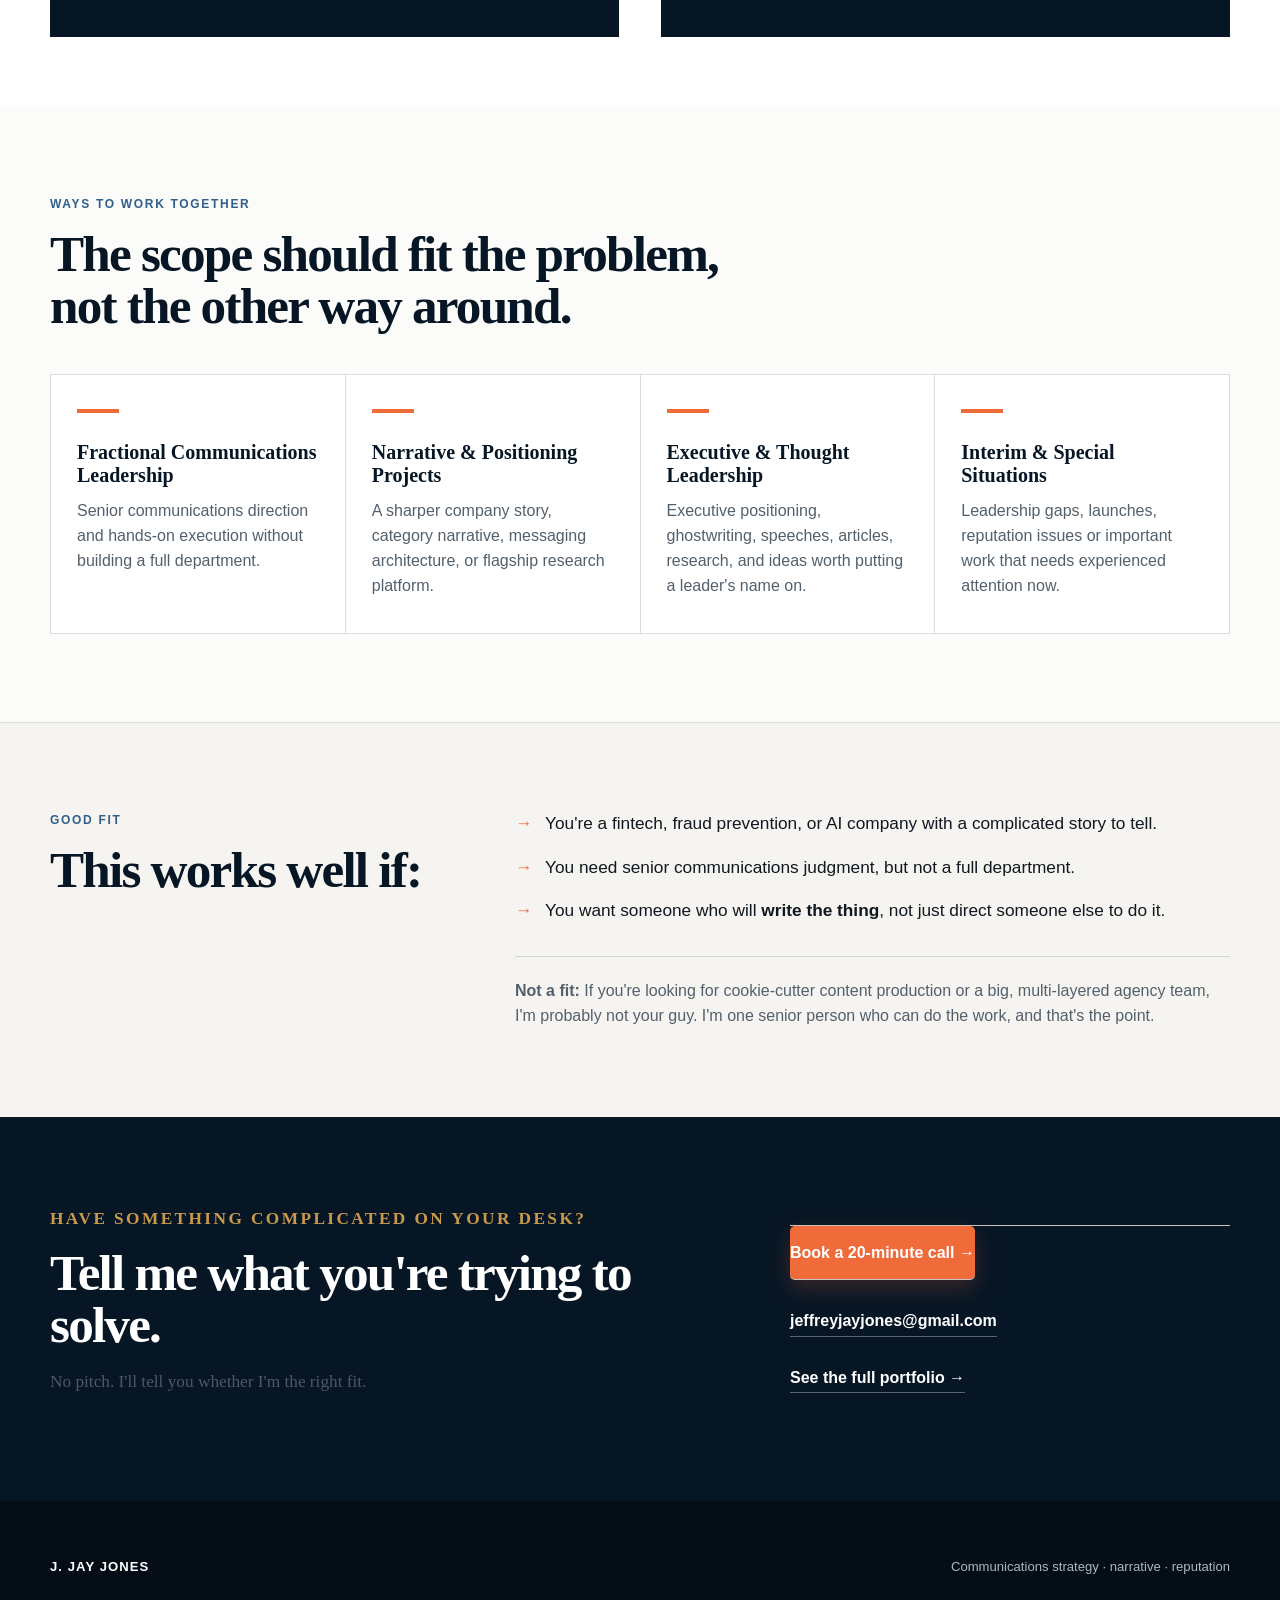
==== commit f74dad06: "Update index.html comms final" ====
--- a/work-with-jay/index.html
+++ b/work-with-jay/index.html
@@ -34,7 +34,7 @@
   <div class="shell wwj-hero-grid">
     <div>
       <p class="eyebrow">Fractional · Interim · Project</p>
-      <h1>You may not need a communications team.<br><span>You may just need the right guy.</span></h1>
+      <h1>You may not need a comms team.<br><span>You may just need the right guy.</span></h1>
       <p class="wwj-deck">I'm a senior communications leader for fintech, fraud prevention, and AI companies. When the story is complicated and the stakes are high, I bring executive-level judgment without asking you to build a function around me.</p>
       <p class="wwj-lead">I lead the work. I do the work.</p>
       <p class="brand-strip"><strong>BIOCATCH</strong><i>•</i><strong>FISERV</strong><i>•</i><strong>COX AUTOMOTIVE</strong></p>
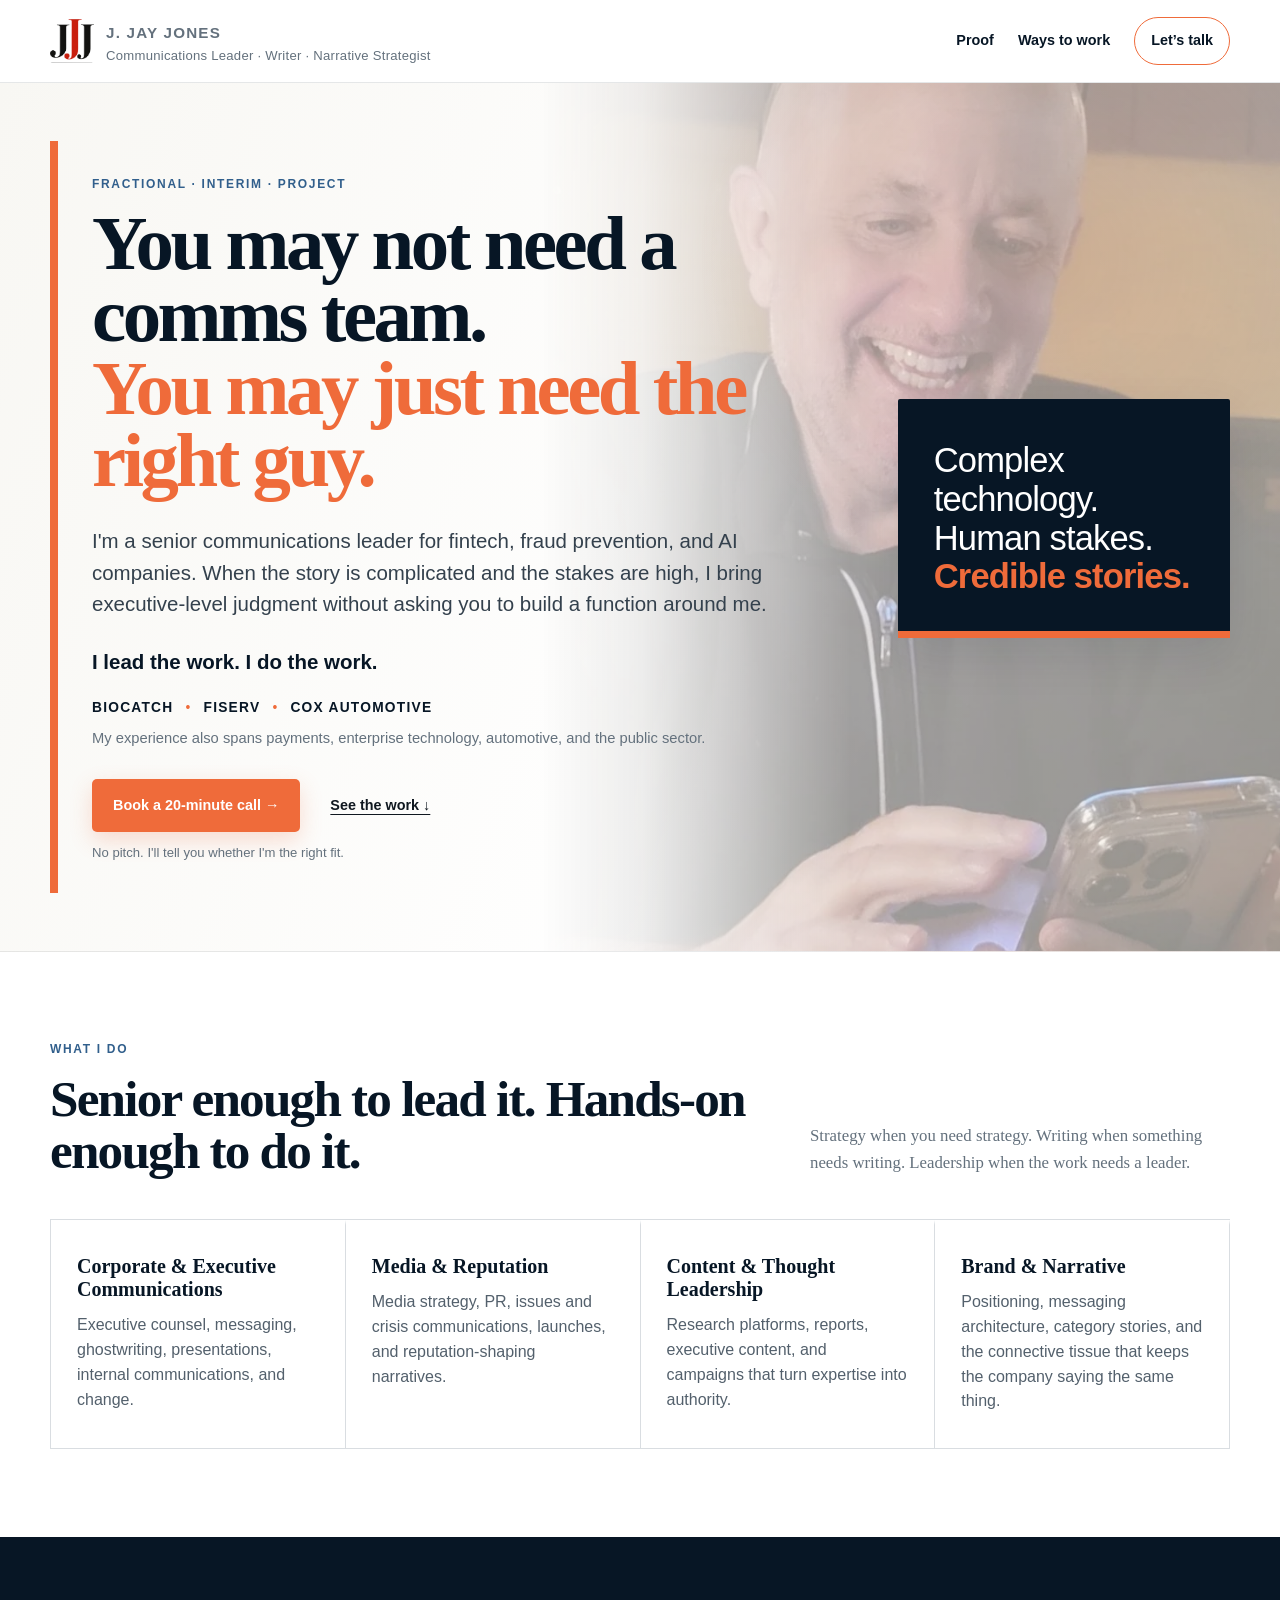
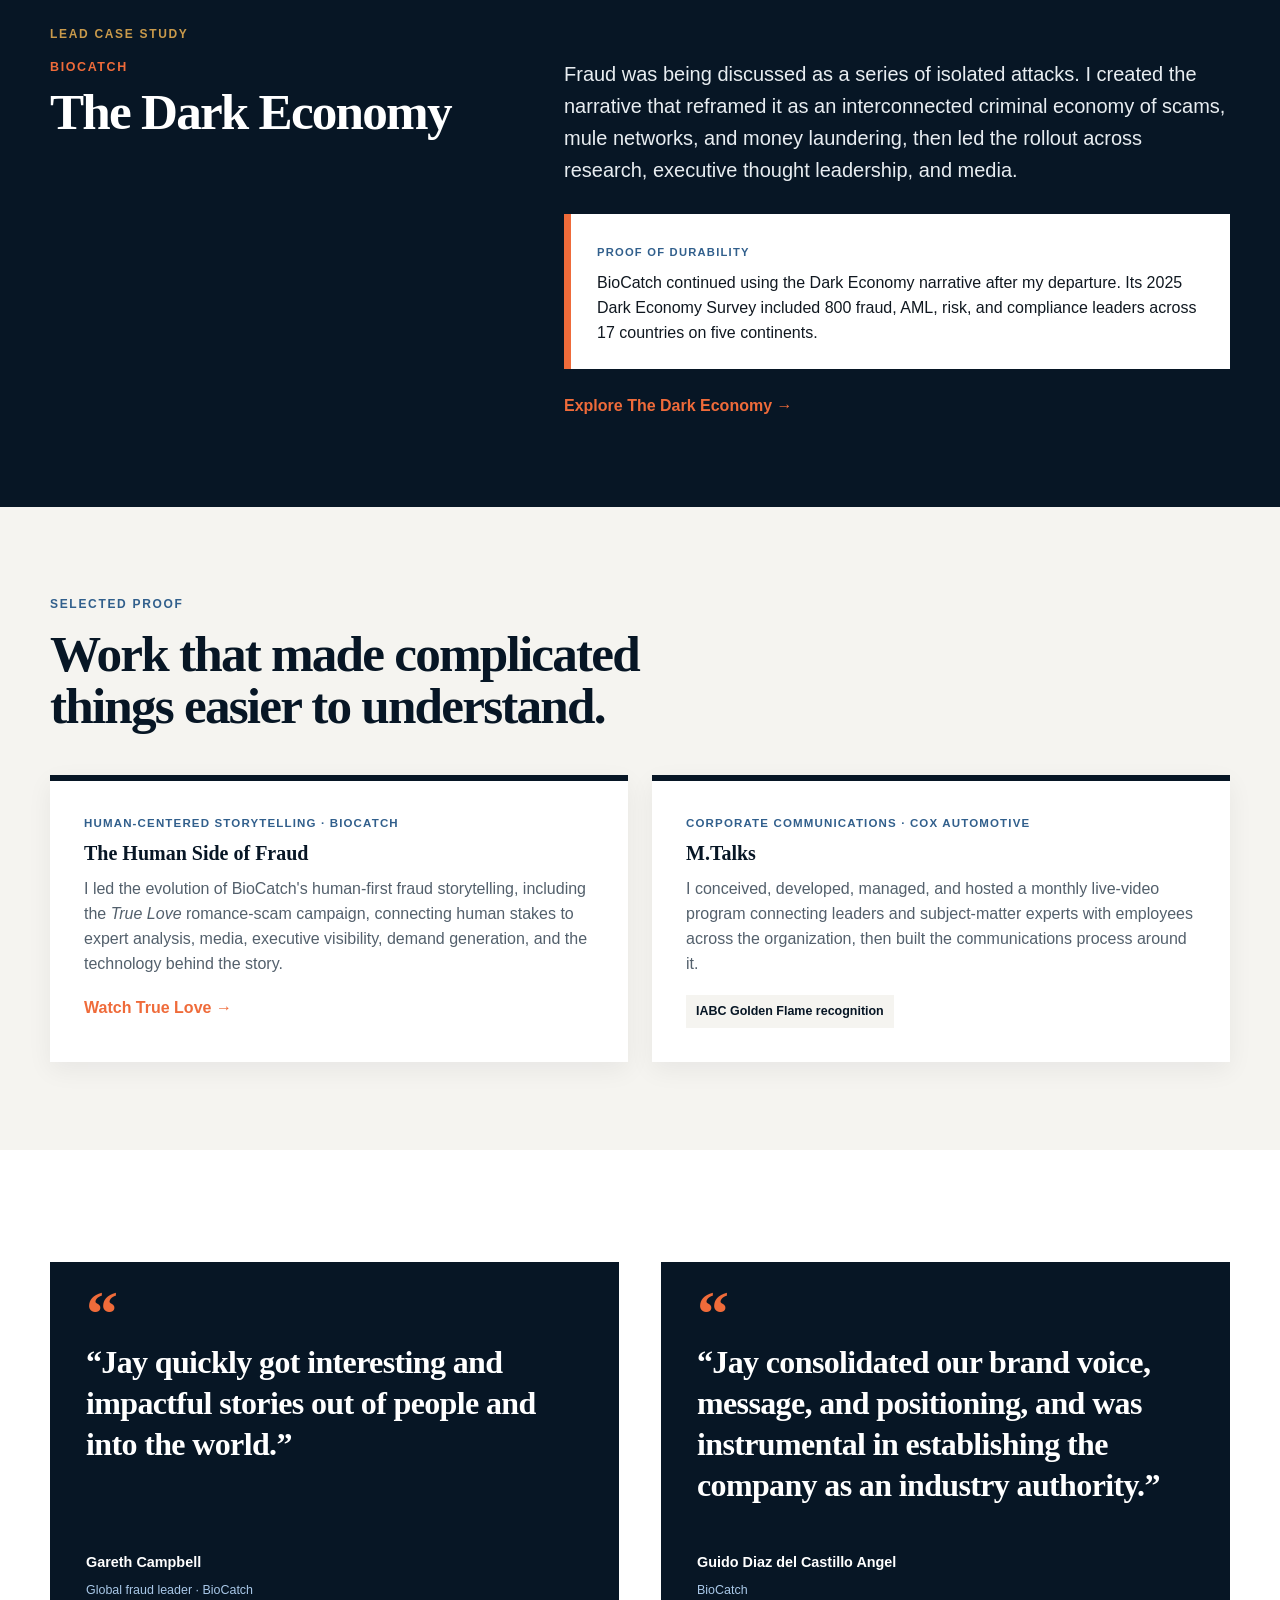
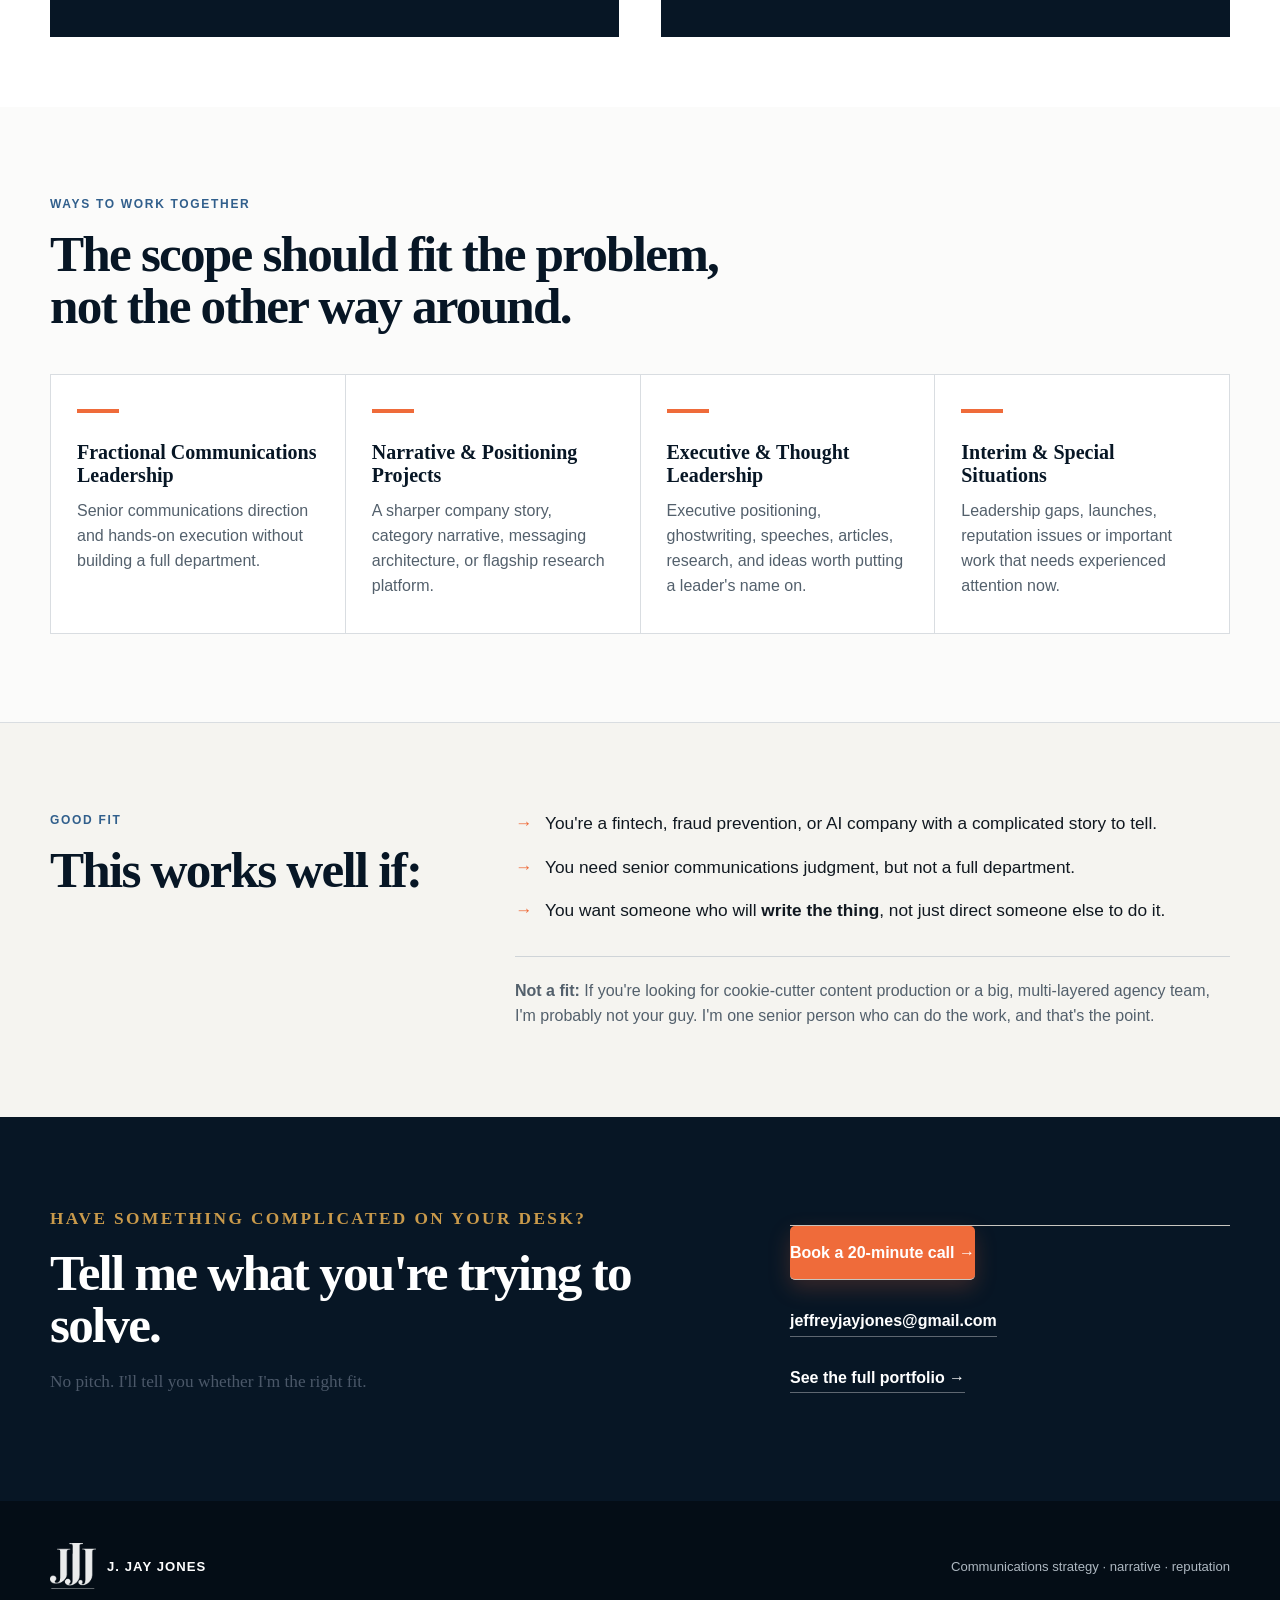
==== commit ce6c6d06: "logo" ====
--- a/work-with-jay/index.html
+++ b/work-with-jay/index.html
@@ -19,7 +19,7 @@
 <a class="skip-link" href="#main">Skip to content</a>
 <header class="site-header">
   <div class="shell nav-wrap">
-    <a class="brand" href="/"><strong>J. JAY JONES</strong><span>Communications Leader · Writer · Narrative Strategist</span></a>
+    <a class="brand" href="/"><img class="brand-mark" src="../assets/jjj-logo.png" alt="" aria-hidden="true"><span class="brand-copy"><strong>J. JAY JONES</strong><span>Communications Leader · Writer · Narrative Strategist</span></span></a>
     <nav aria-label="Landing page navigation">
       <a href="#proof">Proof</a>
       <a href="#engagements">Ways to work</a>
@@ -164,6 +164,6 @@
 </section>
 </main>
 
-<footer class="wwj-footer"><div class="shell"><strong>J. JAY JONES</strong><span>Communications strategy · narrative · reputation</span></div></footer>
+<footer class="wwj-footer"><div class="shell"><div class="wwj-footer-brand"><img src="../assets/jjj-logo.png" alt="" aria-hidden="true"><strong>J. JAY JONES</strong></div><span>Communications strategy · narrative · reputation</span></div></footer>
 </body>
 </html>
--- a/styles.css
+++ b/styles.css
@@ -55,3 +55,10 @@
 @media(prefers-reduced-motion:reduce){html{scroll-behavior:auto}.button:hover{transform:none}}
 
 .card-links{margin:0}.card-links a{white-space:nowrap}
+
+/* JJJ brand mark integration — 2026-09-21 */
+.brand{flex-direction:row;align-items:center;gap:12px}
+.brand-mark{display:block;width:42px;height:42px;object-fit:contain;flex:0 0 auto}
+.brand-copy{display:flex;flex-direction:column;line-height:1.15}
+.brand-copy>span{font-size:.72rem;color:#aeb8c5;margin-top:5px;letter-spacing:.02em}
+@media(max-width:700px){.brand-mark{width:36px;height:36px}.brand-copy>span{display:none}}
--- a/work-with-jay/work-with-jay.css
+++ b/work-with-jay/work-with-jay.css
@@ -730,3 +730,13 @@
     padding-top: 5.25rem;
   }
 }
+
+/* JJJ brand mark integration — 2026-09-21 */
+.wwj-page .brand{display:flex;align-items:center;gap:12px}
+.wwj-page .brand-mark{display:block;width:44px;height:44px;object-fit:contain;flex:0 0 auto}
+.wwj-page .brand-copy{display:grid;gap:2px}
+.wwj-page .brand-copy strong{font-size:.95rem;letter-spacing:.08em}
+.wwj-page .brand-copy>span{color:var(--wwj-muted);font-size:.82rem}
+.wwj-footer-brand{display:flex;align-items:center;gap:11px}
+.wwj-footer-brand img{width:46px;height:46px;object-fit:contain;filter:brightness(0) invert(1);opacity:.92}
+@media(max-width:700px){.wwj-page .brand-mark{width:38px;height:38px}.wwj-page .brand-copy>span{display:none}.wwj-footer-brand img{width:42px;height:42px}}
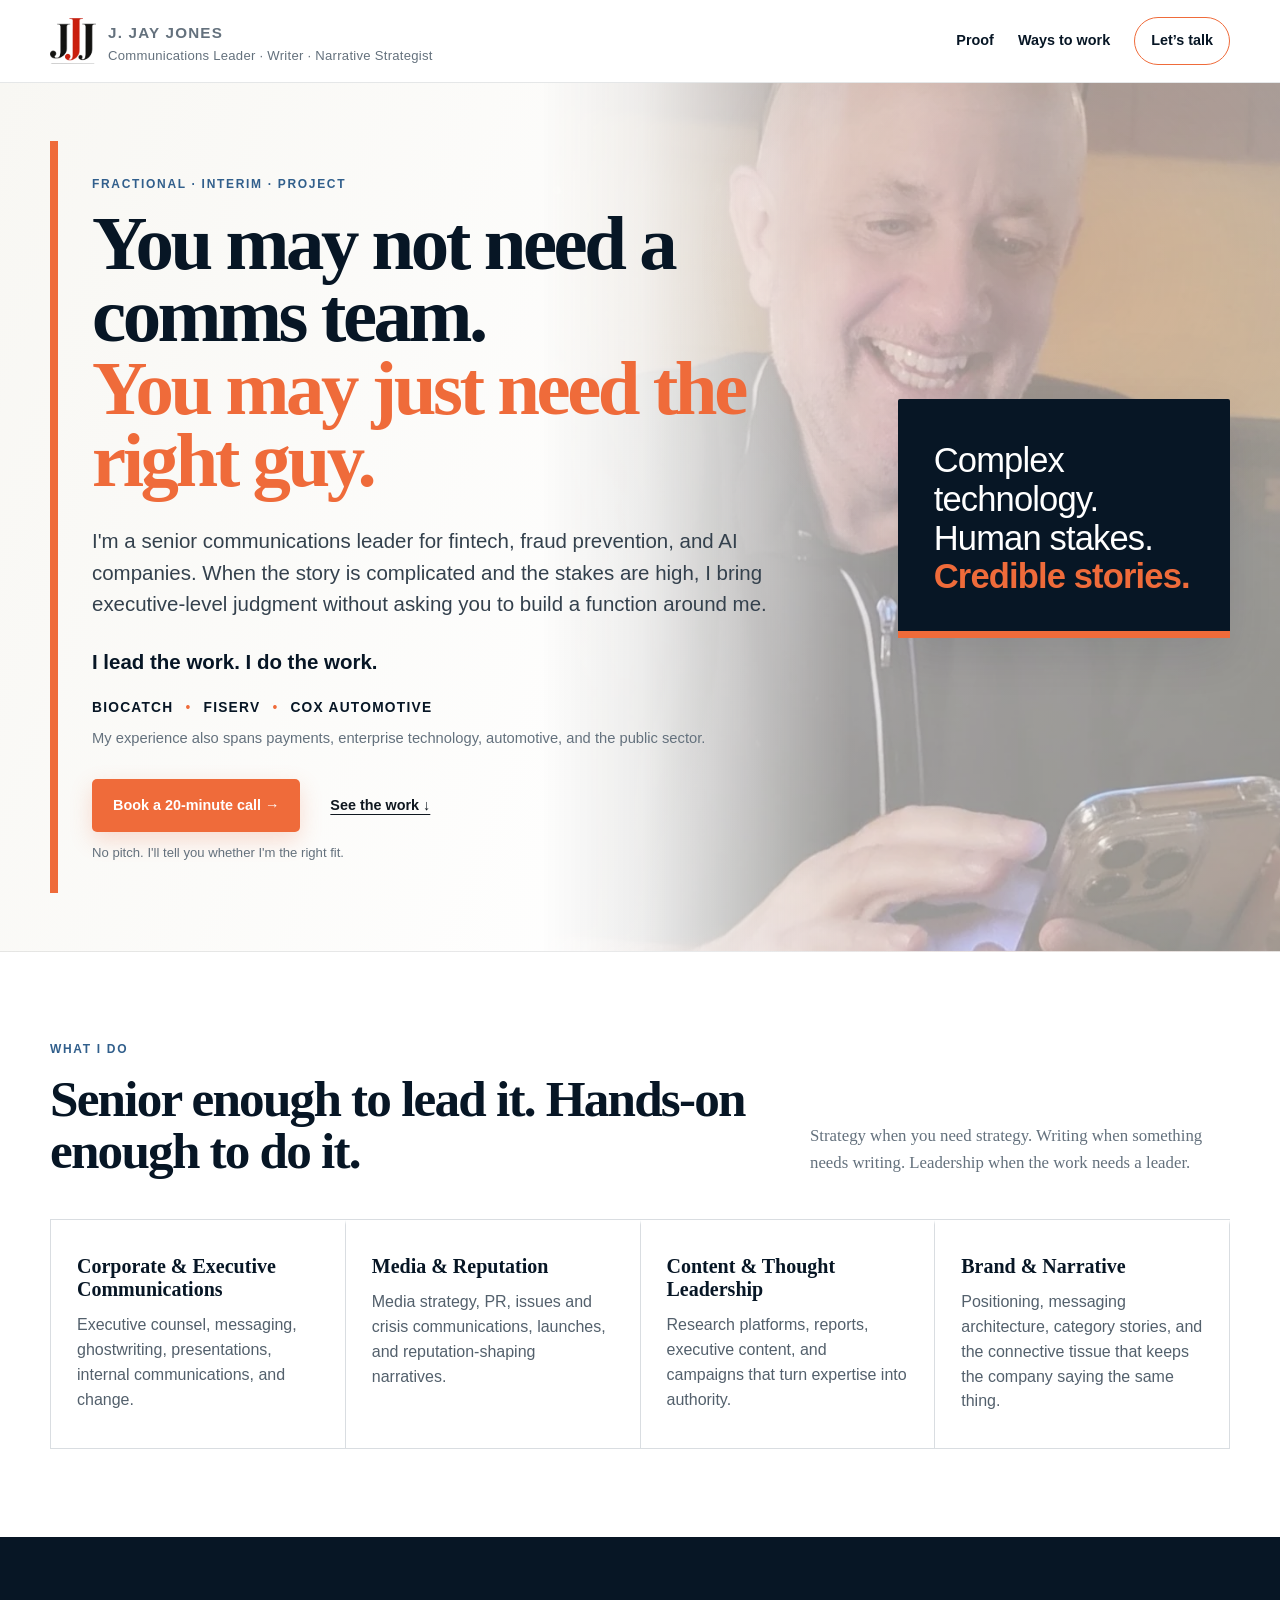
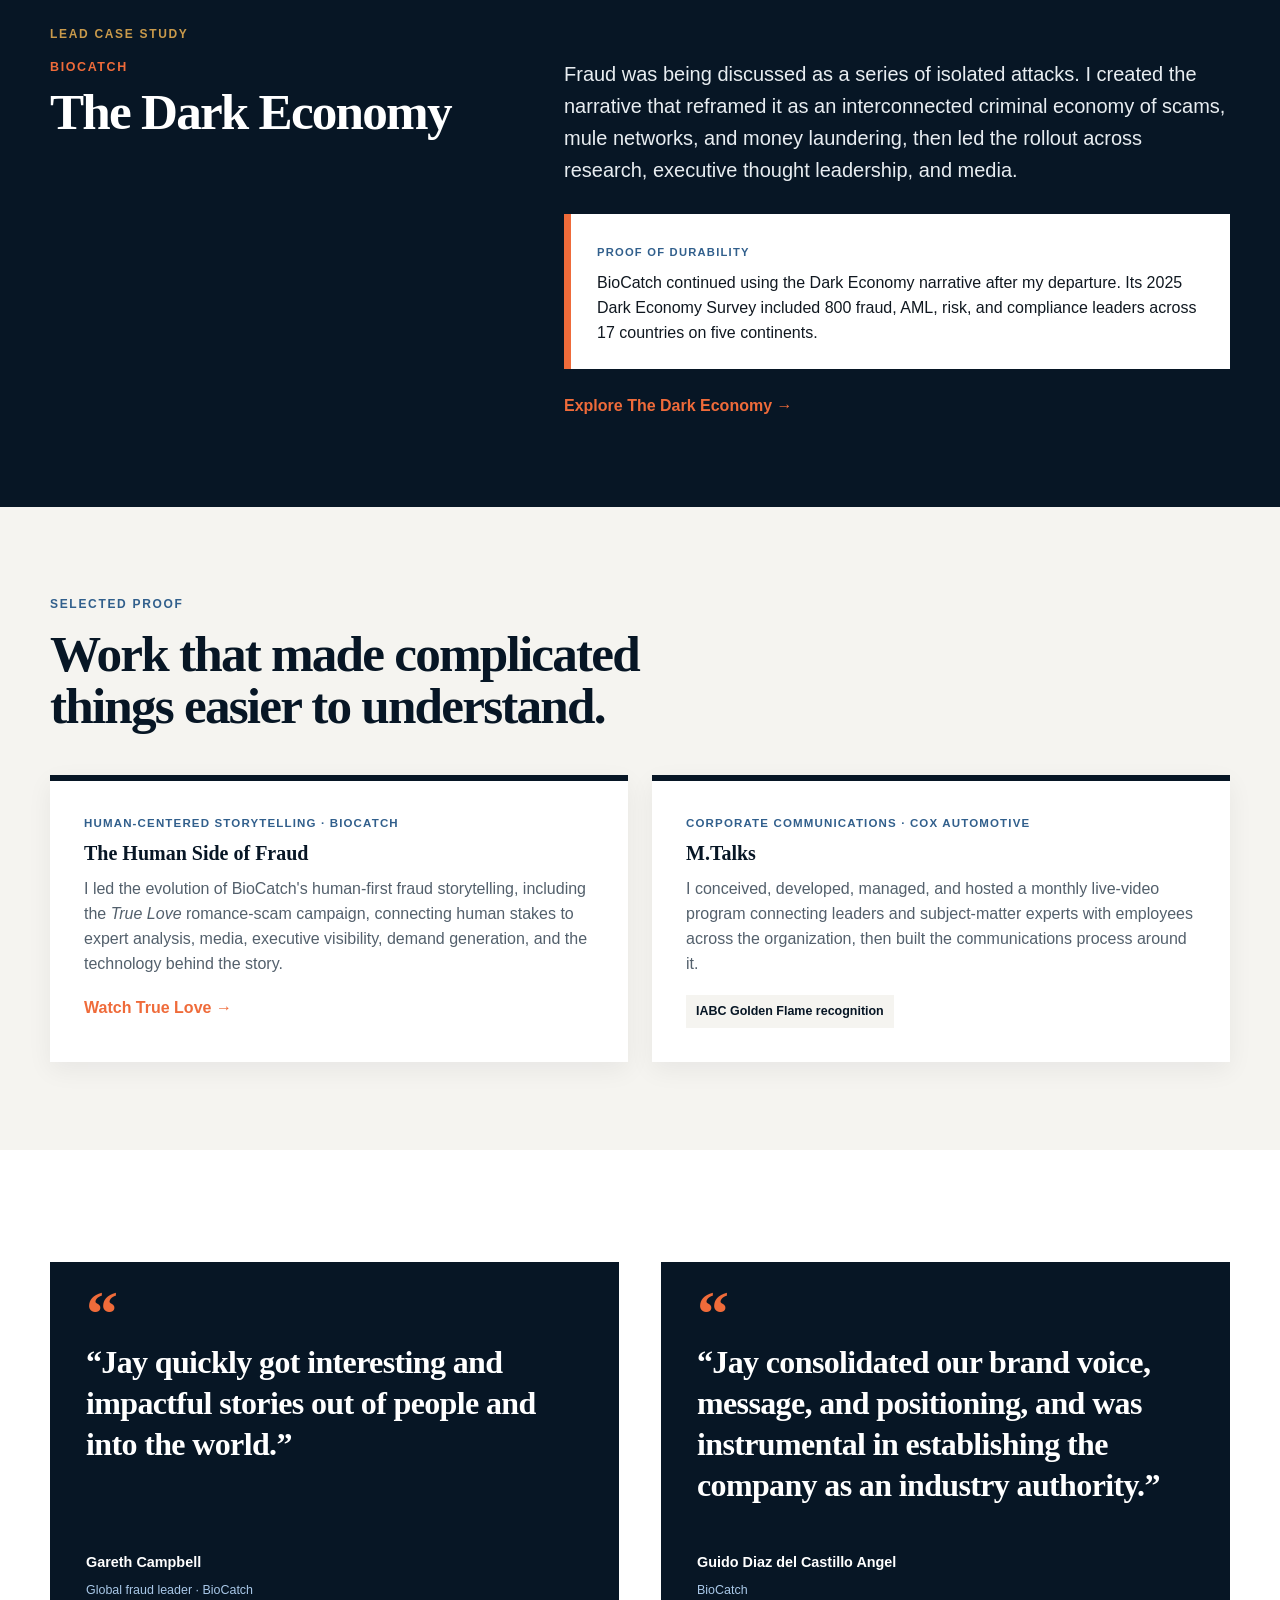
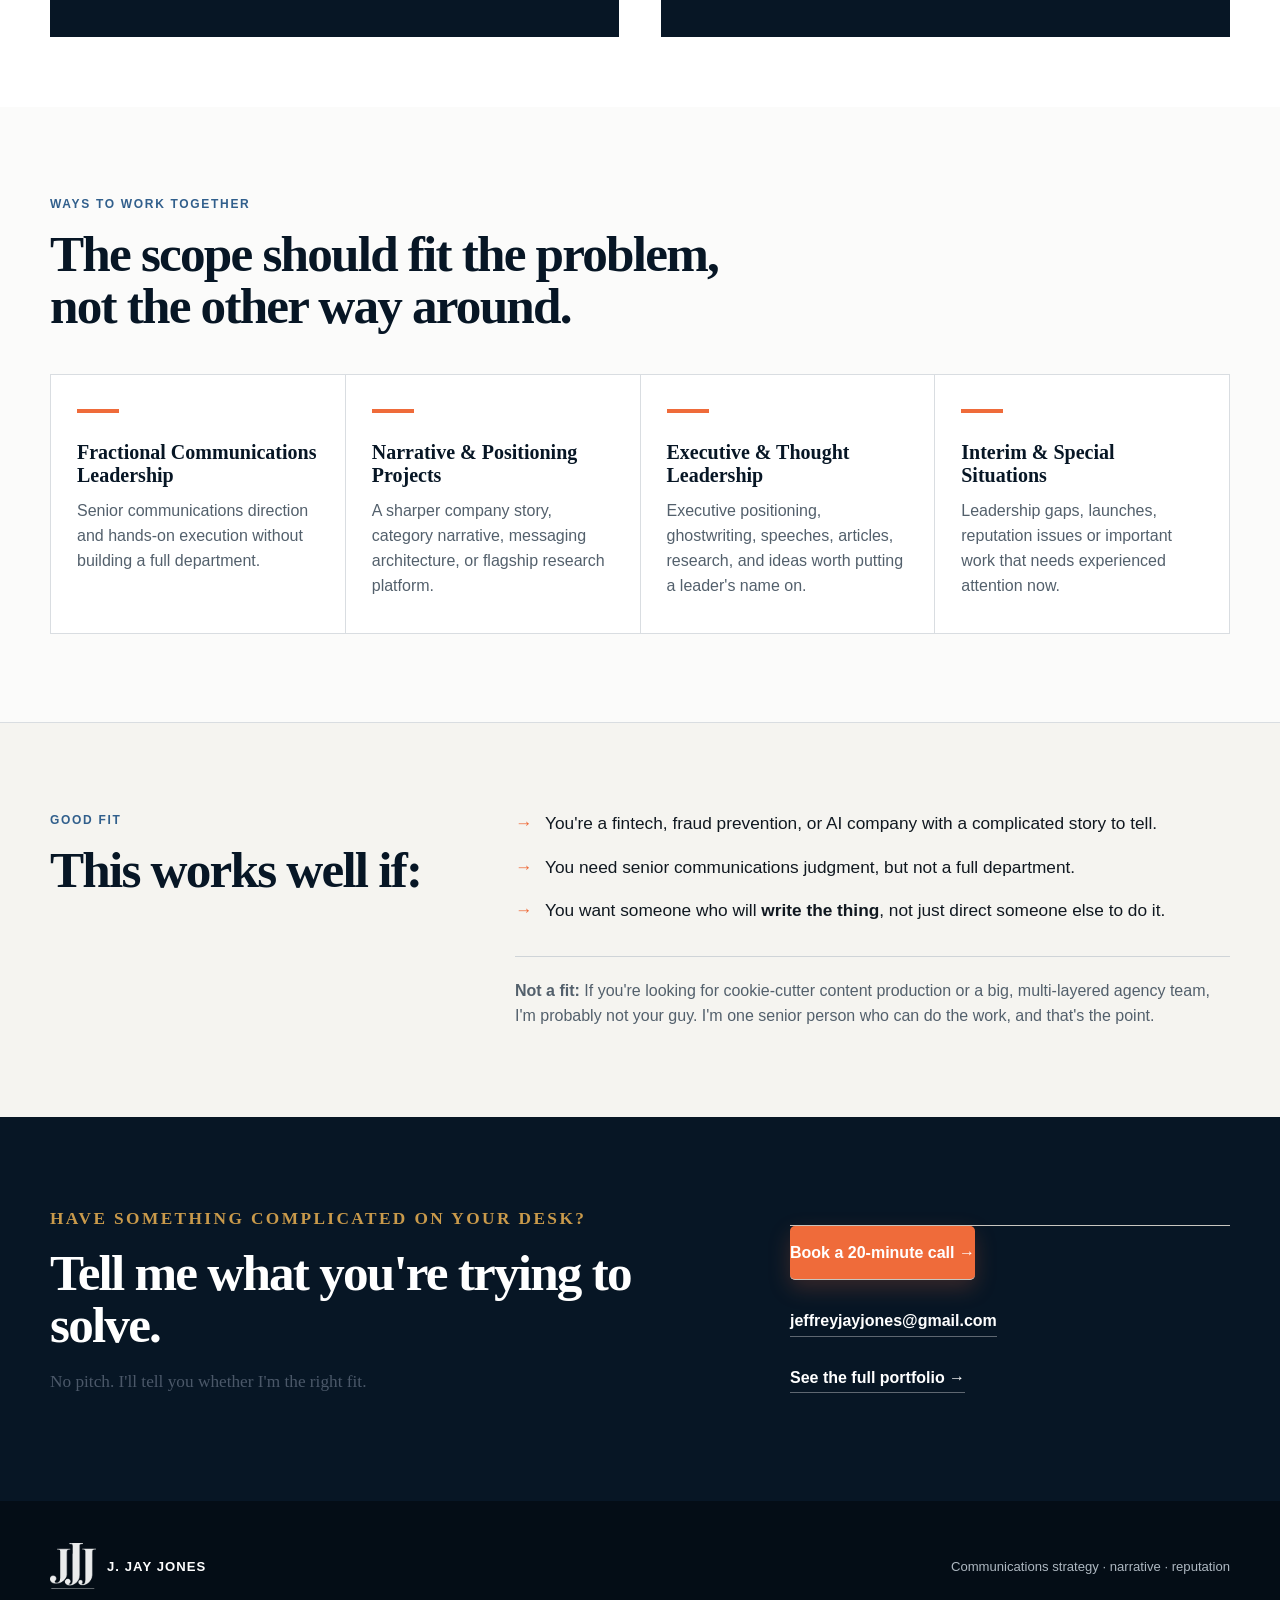
==== commit 8b520f6c: "Update index.html" ====
--- a/work-with-jay/index.html
+++ b/work-with-jay/index.html
@@ -165,5 +165,33 @@
 </main>
 
 <footer class="wwj-footer"><div class="shell"><div class="wwj-footer-brand"><img src="../assets/jjj-logo.png" alt="" aria-hidden="true"><strong>J. JAY JONES</strong></div><span>Communications strategy · narrative · reputation</span></div></footer>
+
+
+<script type="text/javascript">
+_linkedin_partner_id = "10934041";
+window._linkedin_data_partner_ids = window._linkedin_data_partner_ids || [];
+window._linkedin_data_partner_ids.push(_linkedin_partner_id);
+</script><script type="text/javascript">
+(function(l) {
+if (!l){window.lintrk = function(a,b){window.lintrk.q.push([a,b])};
+window.lintrk.q=[]}
+var s = document.getElementsByTagName("script")[0];
+var b = document.createElement("script");
+b.type = "text/javascript";b.async = true;
+b.src = "https://snap.licdn.com/li.lms-analytics/insight.min.js";
+s.parentNode.insertBefore(b, s);})(window.lintrk);
+</script>
+<noscript>
+<img height="1" width="1" style="display:none;" alt="" src="https://px.ads.linkedin.com/collect/?pid=10934041&fmt=gif" />
+</noscript>
+
+
+
+
+
+
+
+
+
 </body>
 </html>
--- a/styles.css
+++ b/styles.css
@@ -62,3 +62,38 @@
 .brand-copy{display:flex;flex-direction:column;line-height:1.15}
 .brand-copy>span{font-size:.72rem;color:#aeb8c5;margin-top:5px;letter-spacing:.02em}
 @media(max-width:700px){.brand-mark{width:36px;height:36px}.brand-copy>span{display:none}}
+
+/* Main-site logo correction — 2026-09-21 */
+.site-header .brand{gap:14px}
+.site-header .brand-mark{display:block !important;width:46px !important;height:46px !important;max-width:46px !important;max-height:46px !important;object-fit:contain !important;flex:0 0 46px !important}
+.site-footer{background:#040d16;color:#aeb8c1;padding:0;font-size:.78rem}
+.site-footer .main-footer-row{display:flex !important;grid-template-columns:none !important;align-items:center;justify-content:space-between;gap:24px;min-height:82px;border-bottom:1px solid rgba(255,255,255,.10)}
+.main-footer-brand{display:flex;align-items:center;gap:11px;color:#fff;text-decoration:none;flex:0 0 auto}
+.main-footer-brand img{display:block !important;width:46px !important;height:46px !important;max-width:46px !important;max-height:46px !important;object-fit:contain !important;flex:0 0 46px !important}
+.main-footer-brand strong{font-family:var(--sans);font-size:.82rem;letter-spacing:.08em}
+.site-footer .main-footer-row>span{color:#aeb8c1}
+.site-footer .main-footer-legal{display:grid;grid-template-columns:.65fr 1.35fr;gap:40px;padding-top:18px;padding-bottom:22px}
+.site-footer .main-footer-legal p{margin:0}
+@media(max-width:700px){
+  .site-header .brand-mark{width:40px !important;height:40px !important;max-width:40px !important;max-height:40px !important;flex-basis:40px !important}
+  .site-header .brand{gap:10px}
+  .site-footer .main-footer-row{align-items:flex-start;flex-direction:column;justify-content:center;gap:6px;padding-block:16px}
+  .main-footer-brand img{width:42px !important;height:42px !important;max-width:42px !important;max-height:42px !important;flex-basis:42px !important}
+  .site-footer .main-footer-legal{grid-template-columns:1fr;gap:8px}
+}
+
+/* Main header light treatment — 2026-09-21 */
+.site-header{
+  background:rgba(255,255,255,.97);
+  border-bottom:1px solid rgba(11,24,41,.10);
+  backdrop-filter:blur(12px);
+}
+.site-header .brand{color:var(--navy)}
+.site-header .brand-copy>span{color:var(--muted)}
+.site-header nav a{color:var(--navy);font-weight:700}
+.site-header nav a:hover{color:#000}
+.site-header .nav-cta{
+  border:1px solid #ef6b3a;
+  border-radius:999px;
+  padding:10px 15px;
+}
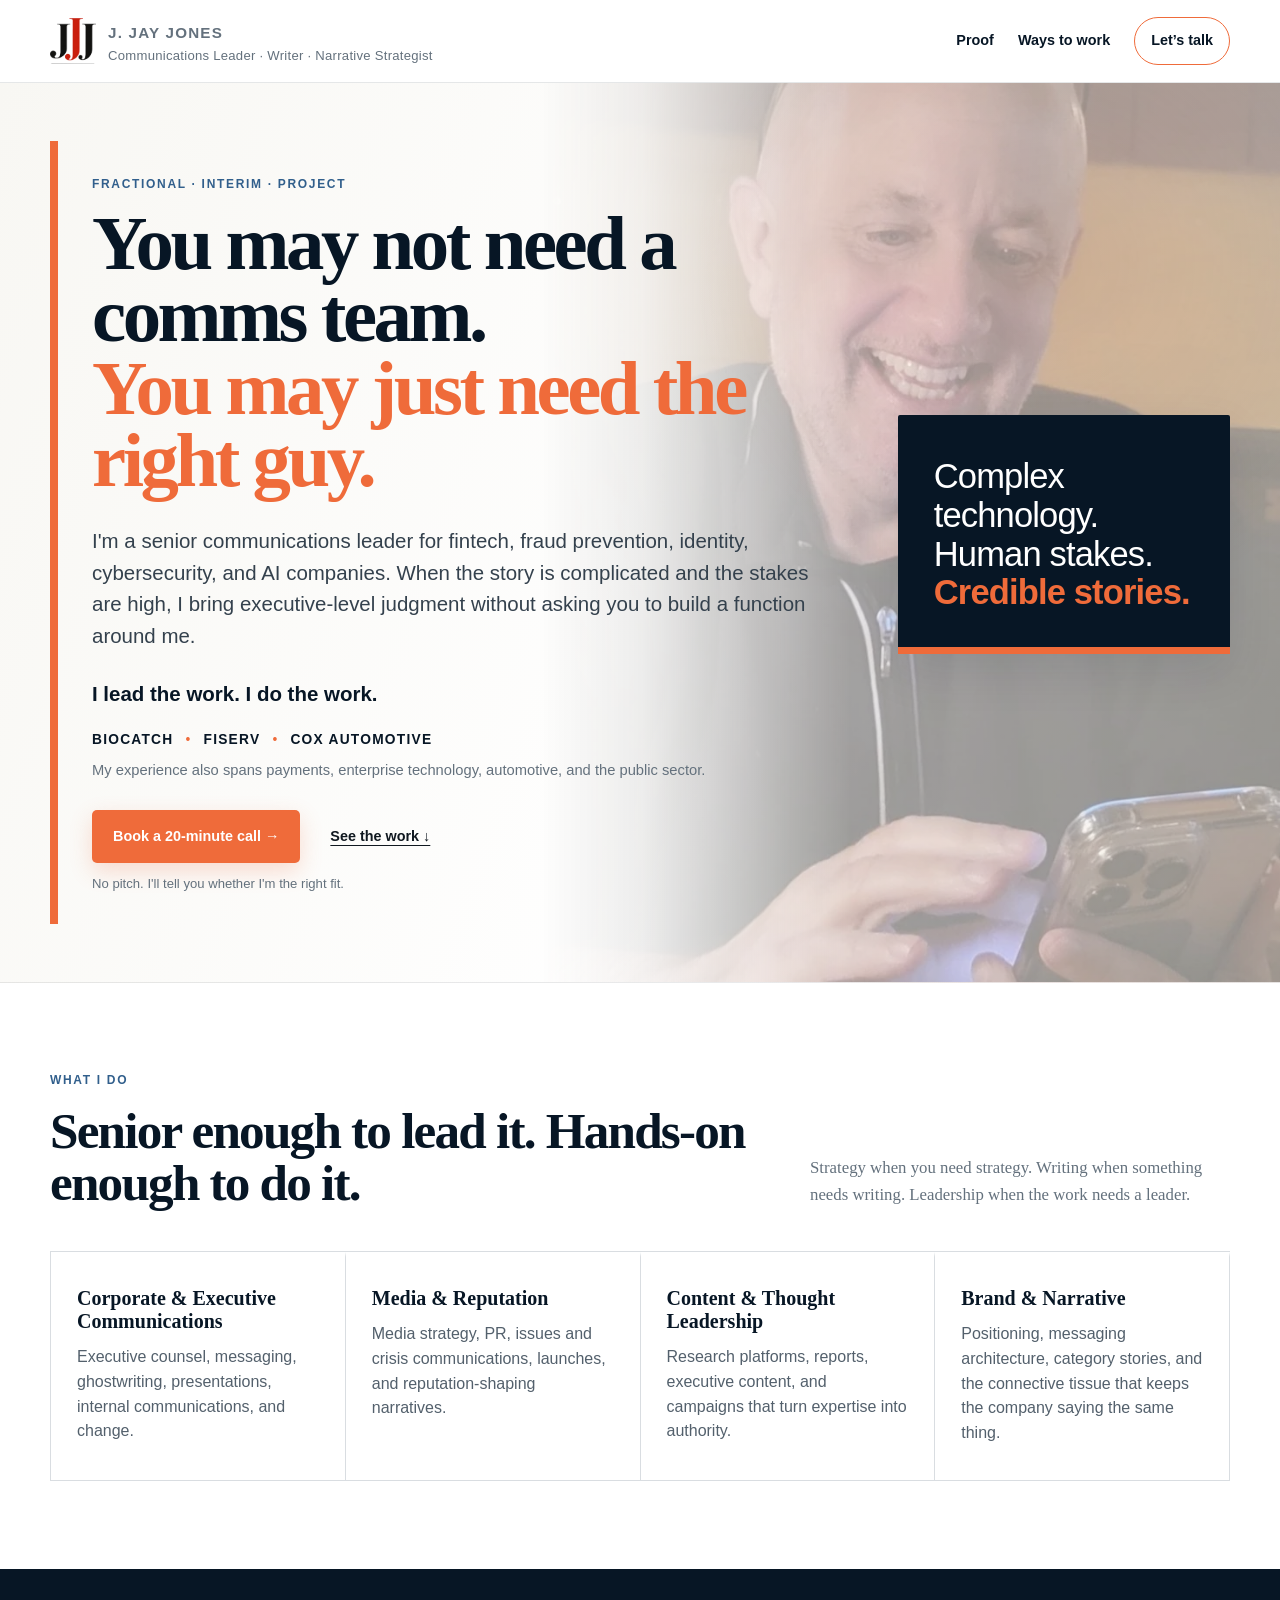
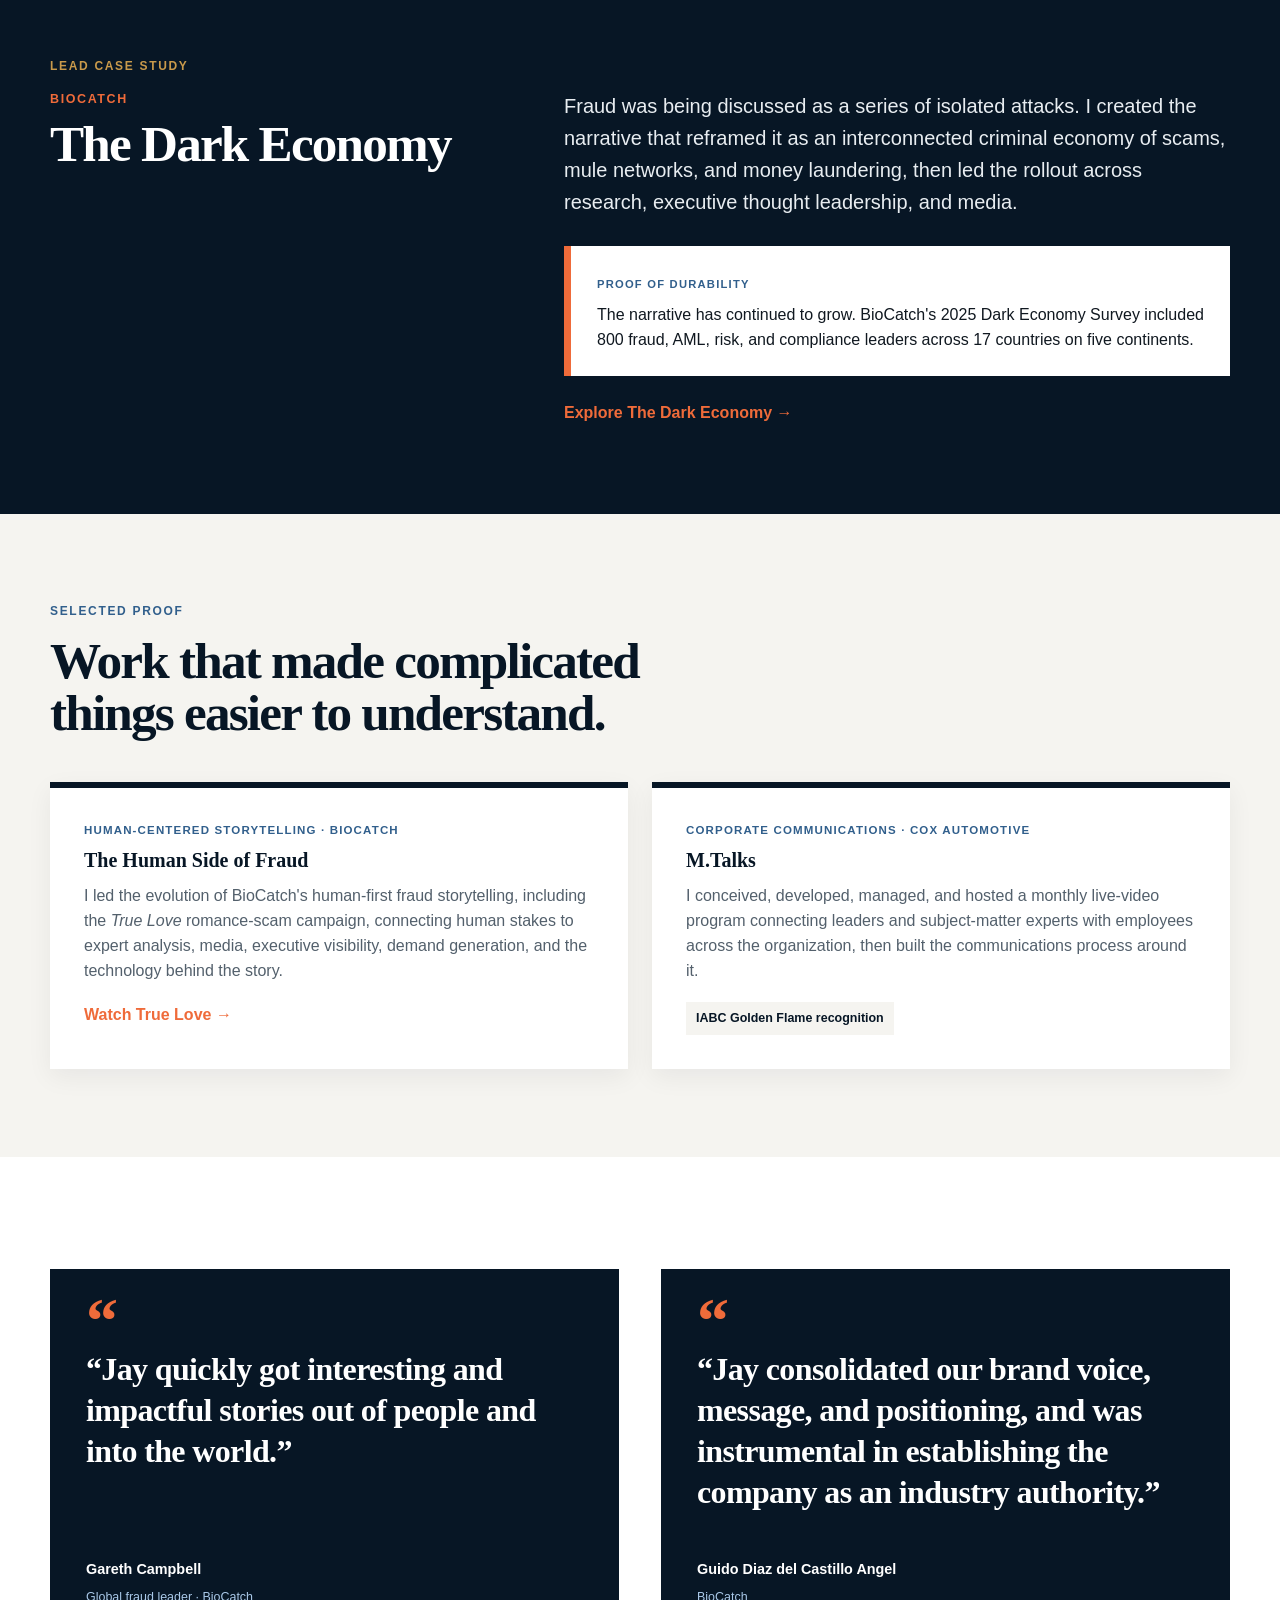
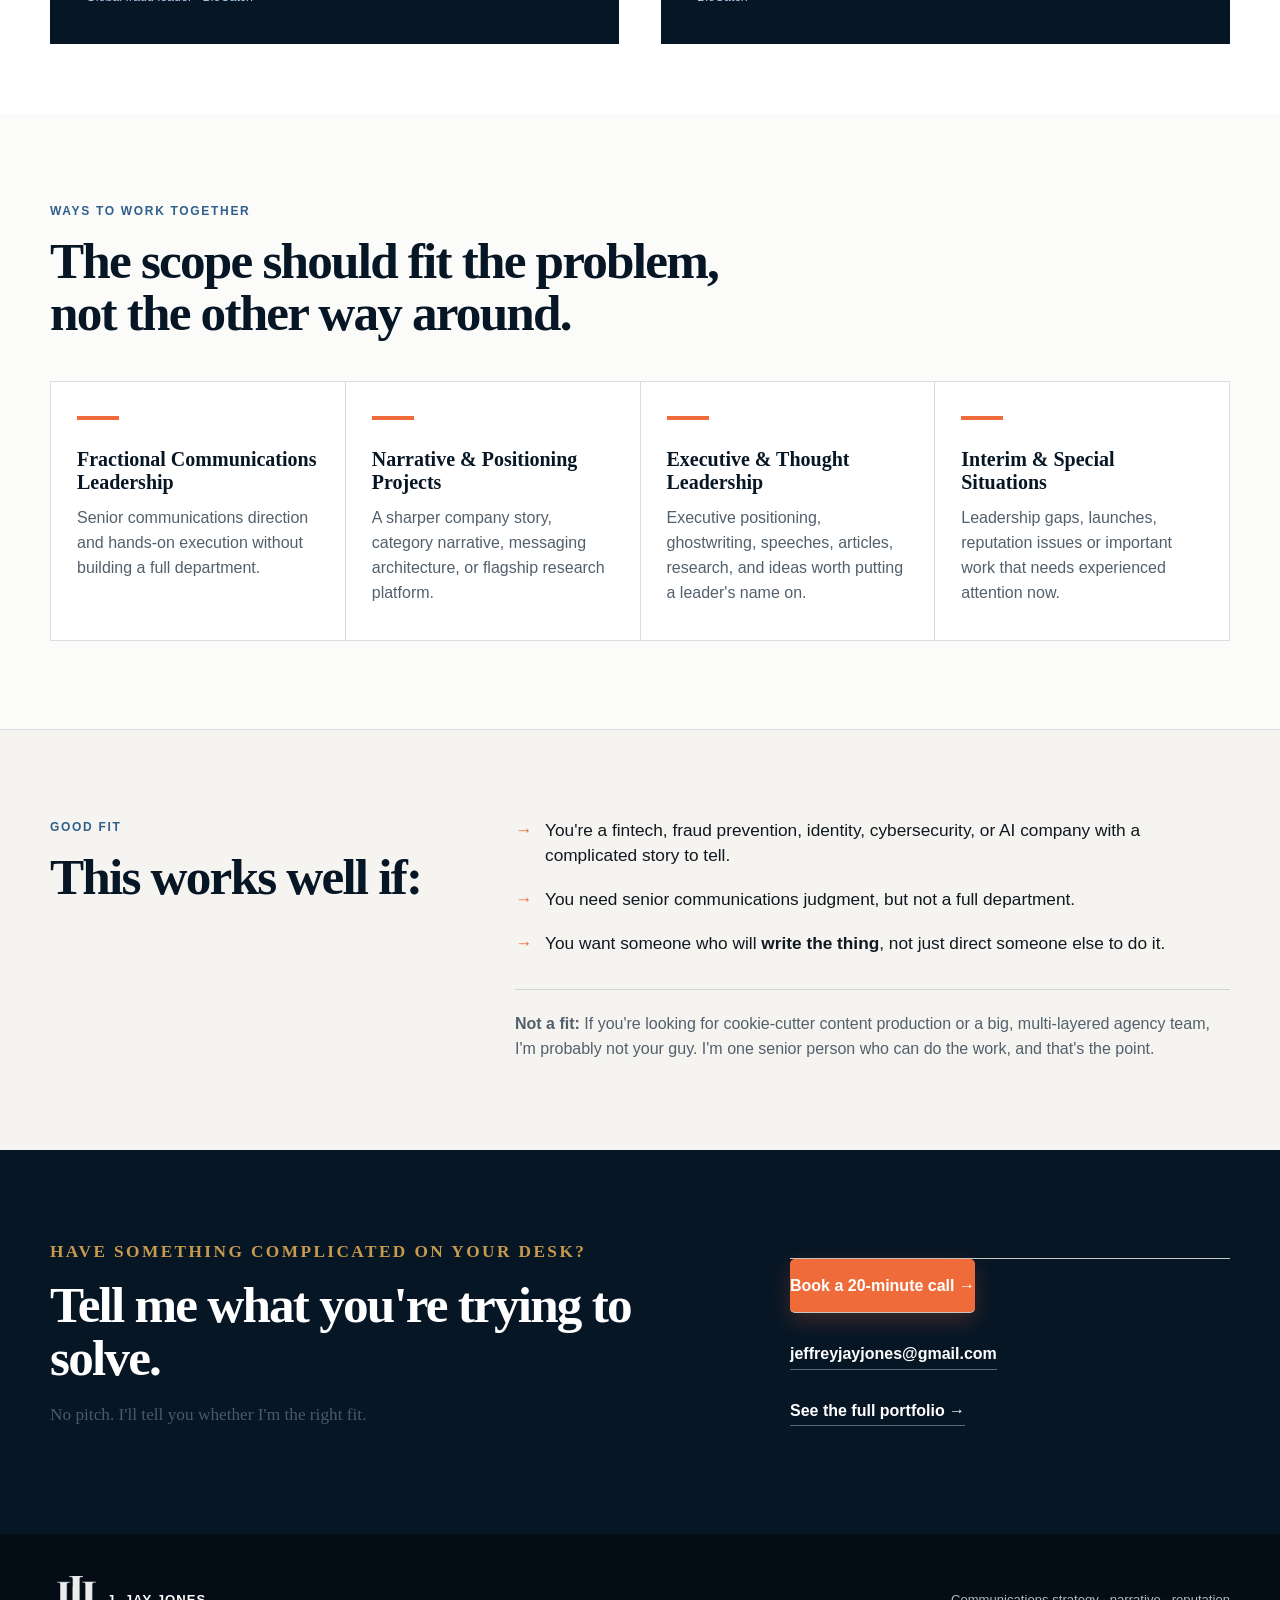
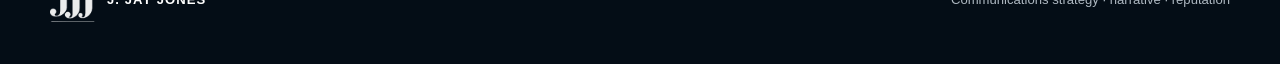
==== commit 26a13509: "wwj index pic" ====
--- a/work-with-jay/index.html
+++ b/work-with-jay/index.html
@@ -7,6 +7,11 @@
   <meta name="description" content="Senior communications leadership for fintech, fraud prevention, and AI companies. Fractional, interim, and project-based communications strategy, executive communications, thought leadership, and narrative work.">
   <meta name="author" content="J. Jay Jones">
   <meta name="theme-color" content="#071625">
+  <link rel="icon" href="/favicon.ico" sizes="any">
+  <link rel="icon" type="image/png" href="/favicon-32x32.png" sizes="32x32">
+  <link rel="icon" type="image/png" href="/favicon-16x16.png" sizes="16x16">
+  <link rel="apple-touch-icon" href="/apple-touch-icon.png">
+  <link rel="manifest" href="/site.webmanifest">
   <link rel="canonical" href="https://jjayjones.com/work-with-jay/">
   <meta property="og:type" content="website">
   <meta property="og:title" content="You may not need a comms team. You may just need the right guy.">
@@ -35,7 +40,7 @@
     <div>
       <p class="eyebrow">Fractional · Interim · Project</p>
       <h1>You may not need a comms team.<br><span>You may just need the right guy.</span></h1>
-      <p class="wwj-deck">I'm a senior communications leader for fintech, fraud prevention, and AI companies. When the story is complicated and the stakes are high, I bring executive-level judgment without asking you to build a function around me.</p>
+      <p class="wwj-deck">I'm a senior communications leader for fintech, fraud prevention, identity, cybersecurity, and AI companies. When the story is complicated and the stakes are high, I bring executive-level judgment without asking you to build a function around me.</p>
       <p class="wwj-lead">I lead the work. I do the work.</p>
       <p class="brand-strip"><strong>BIOCATCH</strong><i>•</i><strong>FISERV</strong><i>•</i><strong>COX AUTOMOTIVE</strong></p>
       <p class="wwj-subtle">My experience also spans payments, enterprise technology, automotive, and the public sector.</p>
@@ -80,7 +85,7 @@
         <p class="case-intro">Fraud was being discussed as a series of isolated attacks. I created the narrative that reframed it as an interconnected criminal economy of scams, mule networks, and money laundering, then led the rollout across research, executive thought leadership, and media.</p>
         <div class="wwj-result">
           <span>Proof of durability</span>
-          <p>BioCatch continued using the Dark Economy narrative after my departure. Its 2025 Dark Economy Survey included 800 fraud, AML, risk, and compliance leaders across 17 countries on five continents.</p>
+          <p>The narrative has continued to grow. BioCatch's 2025 Dark Economy Survey included 800 fraud, AML, risk, and compliance leaders across 17 countries on five continents.</p>
         </div>
         <a class="text-link" href="https://www.darkeconomy.com/" target="_blank" rel="noopener noreferrer">Explore The Dark Economy →</a>
       </div>
@@ -139,7 +144,7 @@
     </div>
     <div>
       <ul>
-        <li>You're a fintech, fraud prevention, or AI company with a complicated story to tell.</li>
+        <li>You're a fintech, fraud prevention, identity, cybersecurity, or AI company with a complicated story to tell.</li>
         <li>You need senior communications judgment, but not a full department.</li>
         <li>You want someone who will <strong>write the thing</strong>, not just direct someone else to do it.</li>
       </ul>
@@ -165,8 +170,7 @@
 </main>
 
 <footer class="wwj-footer"><div class="shell"><div class="wwj-footer-brand"><img src="../assets/jjj-logo.png" alt="" aria-hidden="true"><strong>J. JAY JONES</strong></div><span>Communications strategy · narrative · reputation</span></div></footer>
-
-
+<!-- LinkedIn Insight Tag -->
 <script type="text/javascript">
 _linkedin_partner_id = "10934041";
 window._linkedin_data_partner_ids = window._linkedin_data_partner_ids || [];
@@ -184,14 +188,5 @@
 <noscript>
 <img height="1" width="1" style="display:none;" alt="" src="https://px.ads.linkedin.com/collect/?pid=10934041&fmt=gif" />
 </noscript>
-
-
-
-
-
-
-
-
-
 </body>
 </html>
--- a/styles.css
+++ b/styles.css
@@ -51,7 +51,7 @@
 .contact{background:var(--paper)}.contact-grid{display:grid;grid-template-columns:1.25fr .75fr;gap:80px;align-items:end}.contact-grid>div:first-child p{max-width:800px;font-family:var(--serif);font-size:1.08rem;color:#4b5869}.contact-links{display:flex;flex-direction:column;border-top:1px solid #c8c6c0}.contact-links a{text-decoration:none;padding:14px 0;border-bottom:1px solid #c8c6c0;font-weight:750}.contact-links a:hover{color:#9a6d2e}
 footer{background:var(--navy);color:#8f9cad;padding:28px 0;font-size:.75rem}footer .shell{display:grid;grid-template-columns:.65fr 1.35fr;gap:40px}footer p{margin:0}
 @media(max-width:960px){.hero-grid,.about-grid,.section-intro,.leadership-callout,.ai-grid,.contact-grid{grid-template-columns:1fr;gap:42px}.hero-portrait-wrap{min-height:430px}.proof-grid{grid-template-columns:repeat(2,1fr)}.proof-grid>div:nth-child(2){border-right:0}.proof-grid>div:nth-child(3){padding-left:0}.cards,.writing-grid{grid-template-columns:1fr}.capabilities{grid-template-columns:repeat(2,1fr)}.quote-grid{grid-template-columns:1fr}.quote-grid figure{min-height:0}.timeline>div{grid-template-columns:150px 1fr}.timeline span{grid-column:2}.career-arc{grid-template-columns:1fr 1fr 1fr}}
-@media(max-width:700px){.shell{width:min(calc(100% - 28px),var(--max))}.site-header{position:static}.nav-wrap{min-height:64px}.brand span{display:none}nav a:not(.nav-cta){display:none}.hero{padding:58px 0 52px}.hero-grid{gap:30px}.hero-portrait-wrap,.hero-portrait{min-height:360px}.proof-grid{grid-template-columns:1fr}.proof-grid>div{border-right:0;border-bottom:1px solid var(--line);padding:17px 0!important}.proof-grid>div:last-child{border-bottom:0}.section{padding:68px 0}.portrait-panel{height:420px}.career-arc{grid-template-columns:1fr 1fr}.research-visual{grid-template-columns:repeat(5,minmax(60px,1fr));overflow:auto}.capabilities{grid-template-columns:1fr}.timeline>div{grid-template-columns:1fr;gap:4px}.timeline span{grid-column:auto}.ai-stages{margin-top:10px}footer .shell{grid-template-columns:1fr;gap:8px}}
+@media(max-width:700px){.shell{width:min(calc(100% - 28px),var(--max))}.site-header{position:static}.nav-wrap{min-height:64px}.brand span{display:none}nav a:not(.nav-cta){display:none}.hero{padding:58px 0 52px}.hero-grid{gap:30px}.hero-portrait-wrap,.hero-portrait{min-height:360px}.proof-grid{grid-template-columns:1fr}.proof-grid>div{border-right:0;border-bottom:1px solid var(--line);padding:17px 0!important}.proof-grid>div:last-child{border-bottom:0}.section{padding:68px 0}.portrait-panel{display:none}.career-arc{grid-template-columns:1fr 1fr}.research-visual{grid-template-columns:repeat(5,minmax(60px,1fr));overflow:auto}.capabilities{grid-template-columns:1fr}.timeline>div{grid-template-columns:1fr;gap:4px}.timeline span{grid-column:auto}.ai-stages{margin-top:10px}footer .shell{grid-template-columns:1fr;gap:8px}}
 @media(prefers-reduced-motion:reduce){html{scroll-behavior:auto}.button:hover{transform:none}}
 
 .card-links{margin:0}.card-links a{white-space:nowrap}
